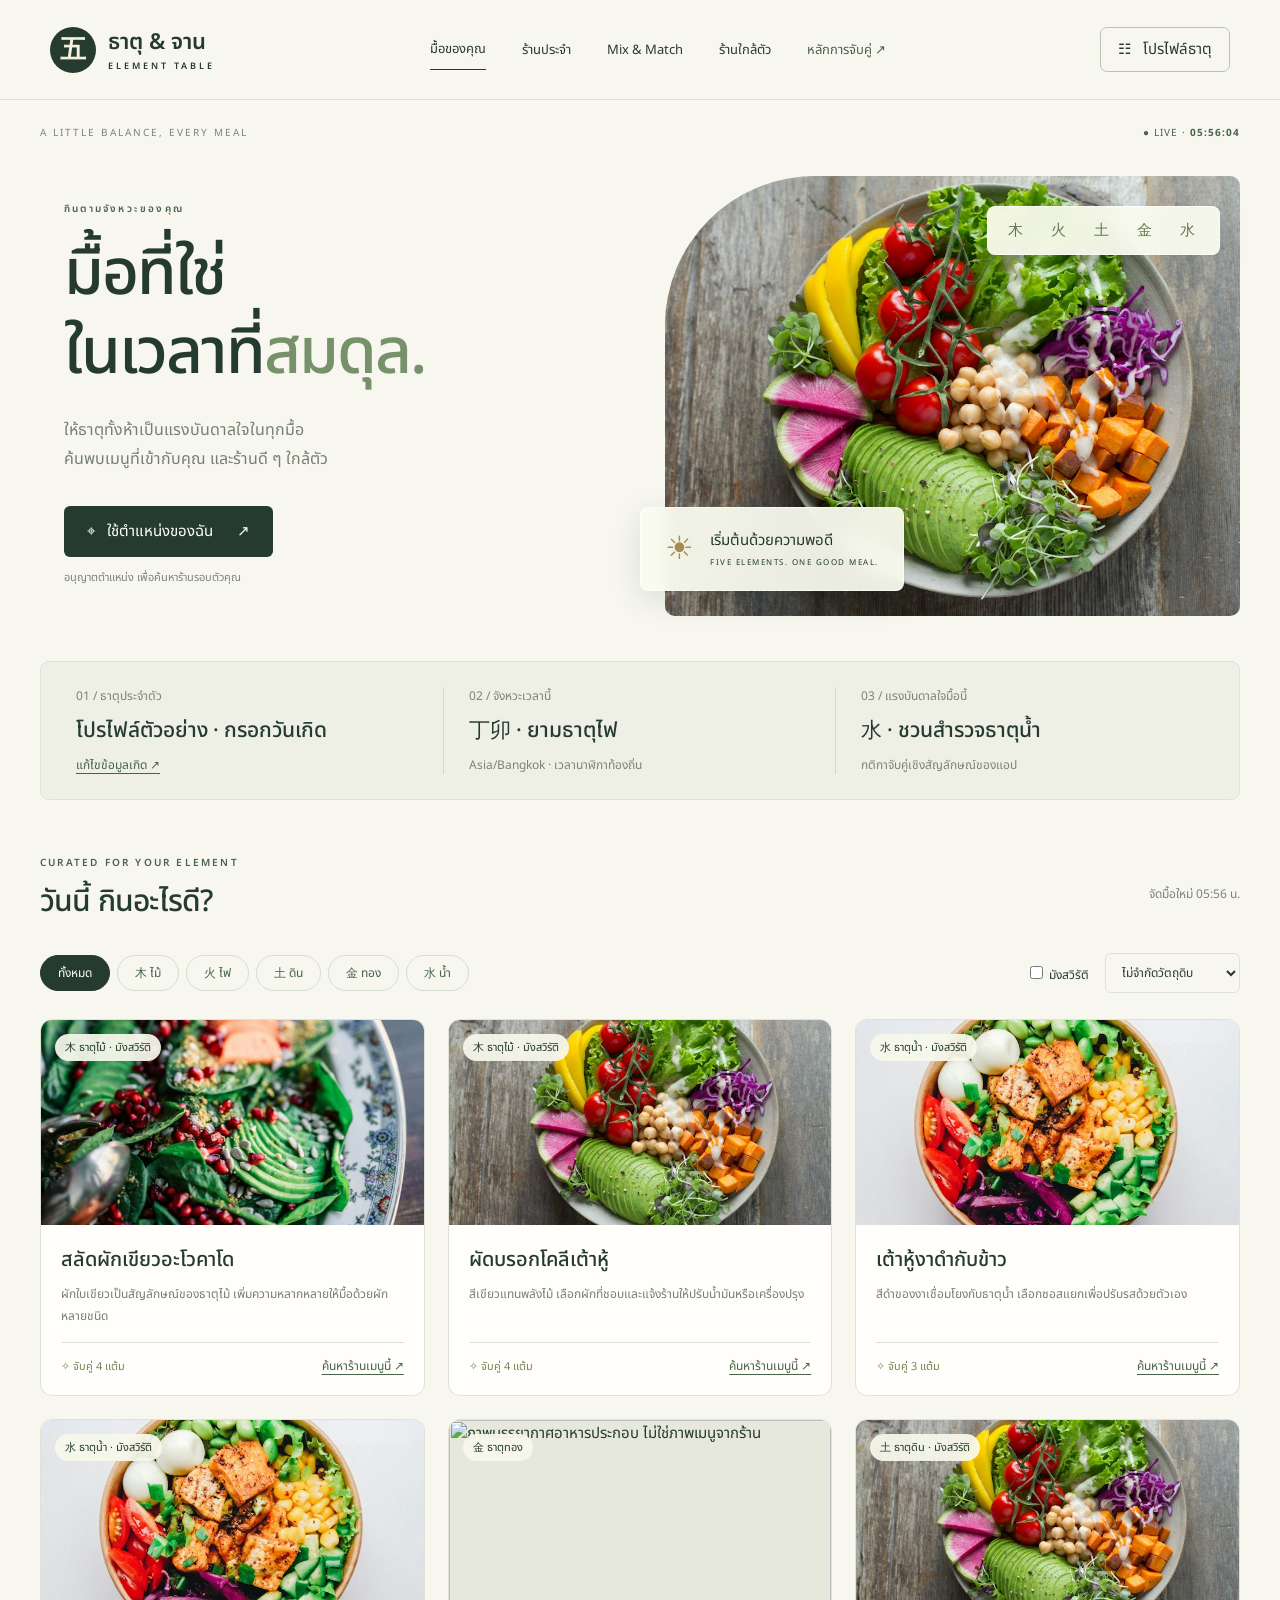
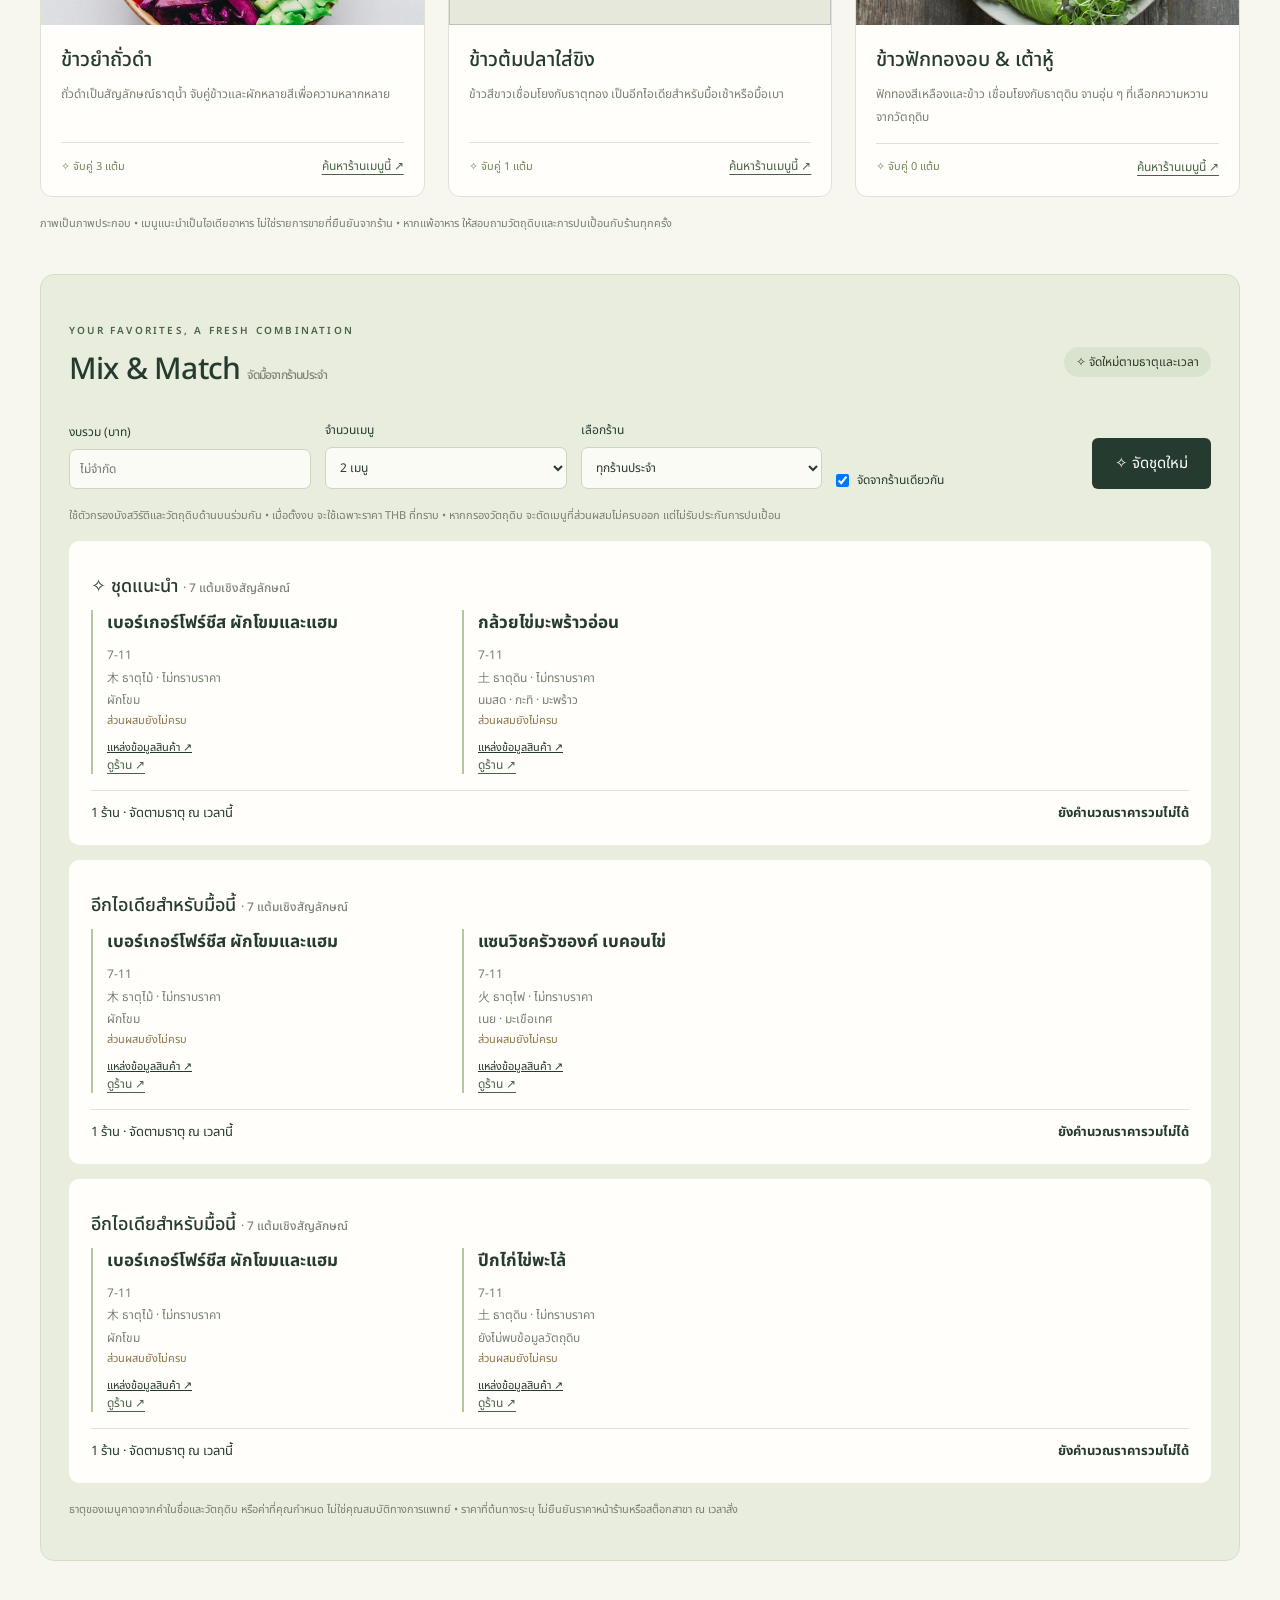
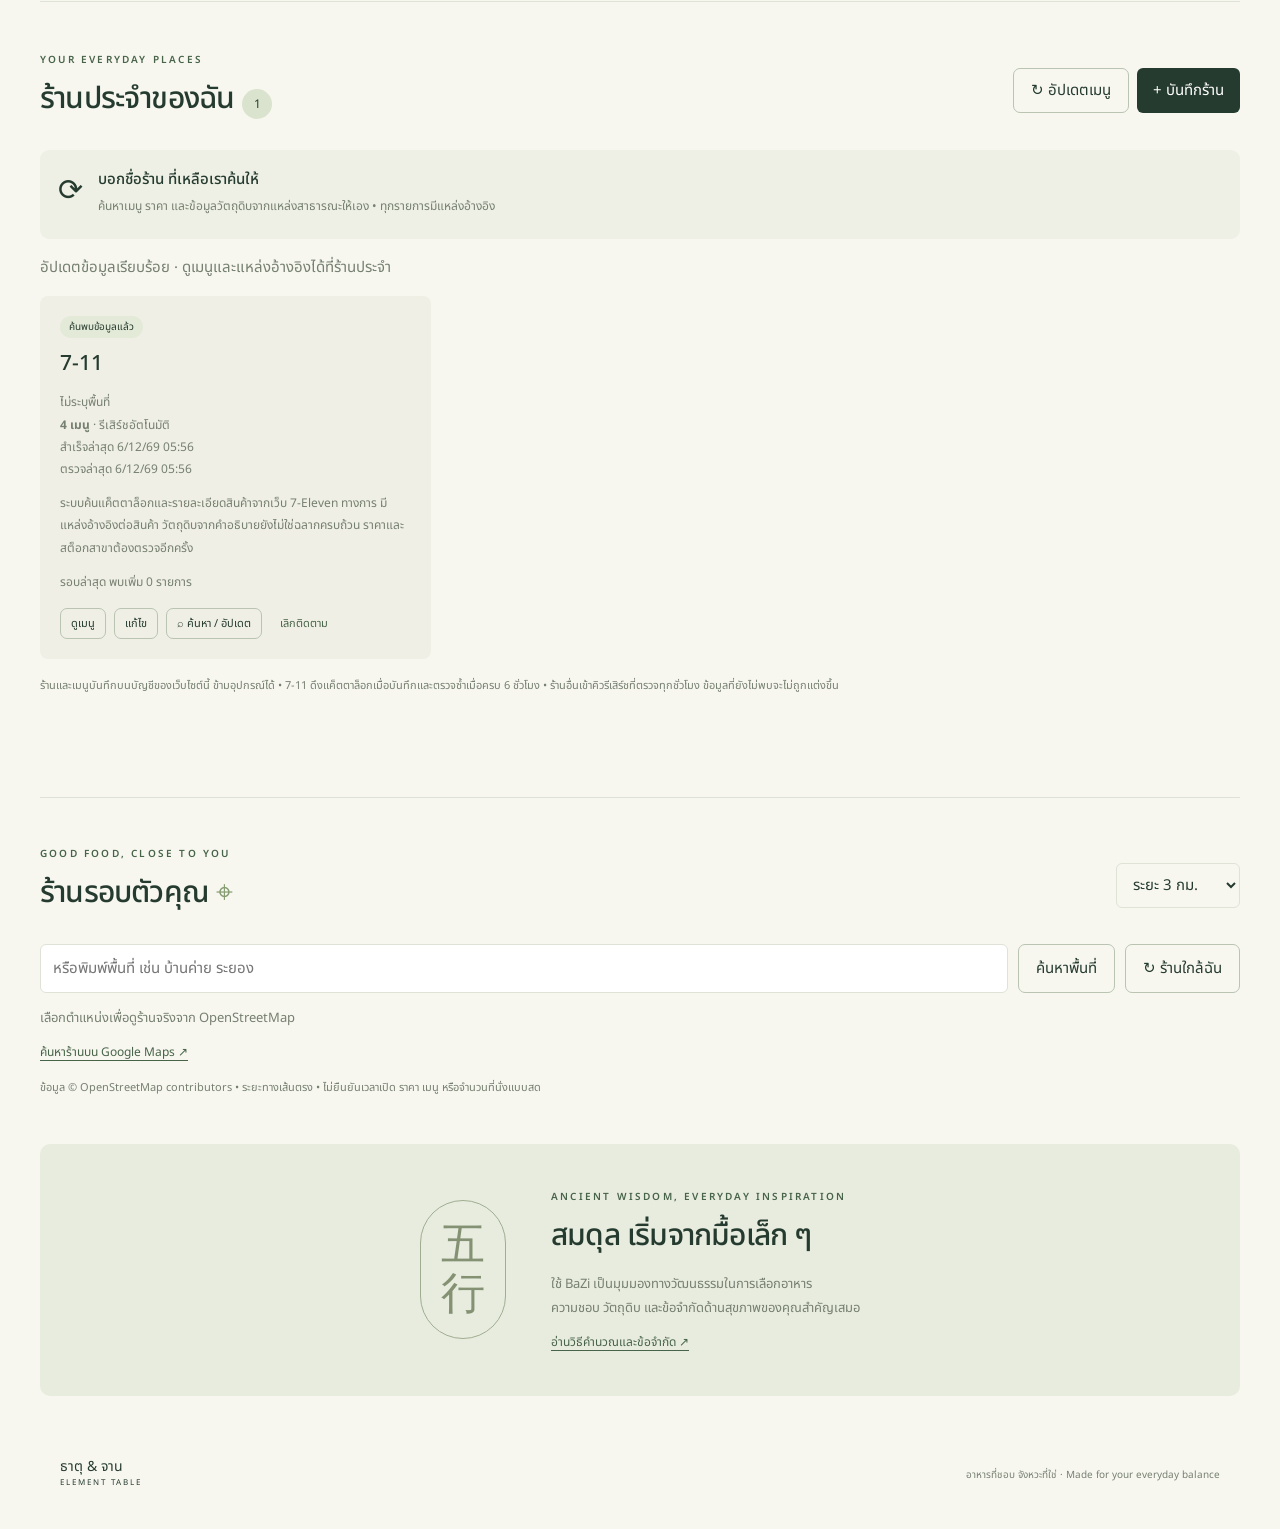
==== element-table/index.html @ fa9fe950 "Add element-table static site (ธาตุ & จาน) Static clone with a localStorage shim in place of the ori" ====
<html lang="th" ><head><meta http-equiv="Content-Type" content="text/html; charset=UTF-8"><meta name="viewport" content="width=device-width,initial-scale=1"><title>ธาตุ &amp; จาน — Element Table</title><meta name="description" content="เลือกมื้อที่เข้ากับคุณ สำรวจธาตุ BaZi ตามเวลา และค้นหาร้านอาหารรอบตัว"><link rel="preconnect" href="https://fonts.googleapis.com/"><link href="https://fonts.googleapis.com/css2?family=Noto+Sans+Thai:wght@400;500;600;700&display=swap" rel="stylesheet"><link rel="stylesheet" href="style.css"></head><body>
<header><a class="brand" href="#"><span class="logo">五</span><span>ธาตุ &amp; จาน<small>ELEMENT TABLE</small></span></a><nav><a href="#recommendations" class="active">มื้อของคุณ</a><a href="#favorites">ร้านประจำ</a><a href="#mixmatch">Mix &amp; Match</a><a href="#nearby">ร้านใกล้ตัว</a><button class="plain" id="methodBtn">หลักการจับคู่ ↗</button></nav><button class="profile" id="profileBtn">☷ &nbsp; โปรไฟล์ธาตุ</button></header>
<main><div class="eyebrow">A LITTLE BALANCE, EVERY MEAL <span>● LIVE · <b id="clock">18:12:16</b></span></div><section class="hero"><div class="heroCopy"><div class="overline">กินตามจังหวะของคุณ</div><h1>มื้อที่ใช่<br>ในเวลาที่<span>สมดุล.</span></h1><p>ให้ธาตุทั้งห้าเป็นแรงบันดาลใจในทุกมื้อ<br>ค้นพบเมนูที่เข้ากับคุณ และร้านดี ๆ ใกล้ตัว</p><button class="primary" id="locate">⌖ &nbsp; ใช้ตำแหน่งของฉัน <span>↗</span></button><div class="locnote" id="locnote">อนุญาตตำแหน่ง เพื่อค้นหาร้านรอบตัวคุณ</div></div><div class="heroArt"><img src="img/hero.jpg" alt="ชามผักหลากสีสำหรับมื้ออาหาร"><span class="floating top">木 &nbsp; 火 &nbsp; 土 &nbsp; 金 &nbsp; 水</span><div class="floating bottom"><span class="sun">☀</span><div>เริ่มต้นด้วยความพอดี<small>FIVE ELEMENTS. ONE GOOD MEAL.</small></div></div></div></section>
<section class="context"><div><span class="muted">01 / ธาตุประจำตัว</span><h3 id="dayMaster" title="ข้อมูลตั้งต้นจากวันเกิดที่คุณเคยให้ไว้ แก้ไขได้ในโปรไฟล์">己 · ดินหยิน</h3><button class="textbtn" id="editProfile">แก้ไขข้อมูลเกิด ↗</button></div><div><span class="muted">02 / จังหวะเวลานี้</span><h3 id="currentHour">丁酉 · ยามธาตุไฟ</h3><span id="timeZone" class="small">Asia/Bangkok · เวลานาฬิกาท้องถิ่น</span></div><div><span class="muted">03 / แรงบันดาลใจมื้อนี้</span><h3 id="focusElement">火 · ชวนสำรวจธาตุไฟ</h3><span class="small">กติกาจับคู่เชิงสัญลักษณ์ของแอป</span></div></section>
<section id="recommendations"><div class="sectionHead"><div><div class="overline">CURATED FOR YOUR ELEMENT</div><h2>วันนี้ กินอะไรดี?</h2></div><span class="muted" id="updated">จัดมื้อใหม่ 18:12 น.</span></div><div class="filters"><div id="elements"></div><label><input type="checkbox" id="vegetarian"> มังสวิรัติ</label><select id="avoid" aria-label="หลีกเลี่ยงวัตถุดิบ"><option value="">ไม่จำกัดวัตถุดิบ</option><option value="soy">หลีกเลี่ยงถั่วเหลือง</option><option value="egg">หลีกเลี่ยงไข่</option><option value="fish">หลีกเลี่ยงปลา</option><option value="sesame">หลีกเลี่ยงงา</option></select></div><div class="foodGrid" id="foodGrid"></div><p class="footnote">ภาพเป็นภาพประกอบ • เมนูแนะนำเป็นไอเดียอาหาร ไม่ใช่รายการขายที่ยืนยันจากร้าน • หากแพ้อาหาร ให้สอบถามวัตถุดิบและการปนเปื้อนกับร้านทุกครั้ง</p></section>
<section id="mixmatch" class="mixSection"><div class="sectionHead"><div><div class="overline">YOUR FAVORITES, A FRESH COMBINATION</div><h2>Mix &amp; Match <span class="small">จัดมื้อจากร้านประจำ</span></h2></div><span class="liveTag">✧ จัดใหม่ตามธาตุและเวลา</span></div><div class="mixControls"><label>งบรวม (บาท)<input id="mixBudget" type="number" min="1" max="100000" placeholder="ไม่จำกัด"></label><label>จำนวนเมนู<select id="mixCount"><option value="2">2 เมนู</option><option value="3">3 เมนู</option><option value="1">1 เมนู</option></select></label><label>เลือกร้าน<select id="mixShop"><option value="">ทุกร้านประจำ</option></select></label><label class="checkLabel"><input id="sameShop" type="checkbox" checked=""> จัดจากร้านเดียวกัน</label><button id="remix" class="primary">✧ จัดชุดใหม่</button></div><p class="footnote">ใช้ตัวกรองมังสวิรัติและวัตถุดิบด้านบนร่วมกัน • เมื่อตั้งงบ จะใช้เฉพาะราคา THB ที่ทราบ • หากกรองวัตถุดิบ จะตัดเมนูที่ส่วนผสมไม่ครบออก แต่ไม่รับประกันการปนเปื้อน</p><div id="mixResult" aria-live="polite"></div><p class="footnote">ธาตุของเมนูคาดจากคำในชื่อและวัตถุดิบ หรือค่าที่คุณกำหนด ไม่ใช่คุณสมบัติทางการแพทย์ • ราคาที่ต้นทางระบุ ไม่ยืนยันราคาหน้าร้านหรือสต็อกสาขา ณ เวลาสั่ง</p></section>
<section id="favorites" class="favoriteSection"><div class="sectionHead"><div><div class="overline">YOUR EVERYDAY PLACES</div><h2>ร้านประจำของฉัน <span id="shopCount" class="countPill">0</span></h2></div><div class="actions"><button id="syncAll" class="secondary">↻ อัปเดตเมนู</button><button id="addShop" class="primary">+ บันทึกร้าน</button></div></div><div class="syncBanner"><span>⟳</span><div><strong>บอกชื่อร้าน ที่เหลือเราค้นให้</strong><p>ค้นหาเมนู ราคา และข้อมูลวัตถุดิบจากแหล่งสาธารณะให้เอง • ทุกรายการมีแหล่งอ้างอิง</p></div></div><p id="favoriteStatus" role="status">อัปเดตข้อมูลเรียบร้อย · ดูเมนูและแหล่งอ้างอิงได้ที่ร้านประจำ</p><div id="favoriteGrid" class="restaurantGrid"></div><p class="footnote">ร้านและเมนูบันทึกบนบัญชีของเว็บไซต์นี้ ข้ามอุปกรณ์ได้ • 7-11 ดึงแค็ตตาล็อกเมื่อบันทึกและตรวจซ้ำเมื่อครบ 6 ชั่วโมง • ร้านอื่นเข้าคิวรีเสิร์ชที่ตรวจทุกชั่วโมง ข้อมูลที่ยังไม่พบจะไม่ถูกแต่งขึ้น</p></section>
<section id="nearby" class="nearby"><div class="sectionHead"><div><div class="overline">GOOD FOOD, CLOSE TO YOU</div><h2>ร้านรอบตัวคุณ <span class="pin">⌖</span></h2></div><select id="radius" aria-label="รัศมีค้นหา"><option value="1500">ระยะ 1.5 กม.</option><option value="3000" selected="">ระยะ 3 กม.</option><option value="5000">ระยะ 5 กม.</option></select></div><div class="locationBar"><input id="area" placeholder="หรือพิมพ์พื้นที่ เช่น บ้านค่าย ระยอง" aria-label="พื้นที่ค้นหา"><button id="searchArea" class="secondary">ค้นหาพื้นที่</button><button id="refresh" class="secondary">↻ ร้านใกล้ฉัน</button></div><p id="nearStatus" role="status">เลือกตำแหน่งเพื่อดูร้านจริงจาก OpenStreetMap</p><div id="restaurants" class="restaurantGrid"></div><a id="maps" class="textbtn" target="_blank" rel="noopener" href="https://www.google.com/maps/search/?api=1&amp;query=%E0%B8%A3%E0%B9%89%E0%B8%B2%E0%B8%99%E0%B8%AD%E0%B8%B2%E0%B8%AB%E0%B8%B2%E0%B8%A3%20%E0%B9%83%E0%B8%81%E0%B8%A5%E0%B9%89%E0%B8%89%E0%B8%B1%E0%B8%99">ค้นหาร้านบน Google Maps ↗</a><p class="footnote">ข้อมูล © OpenStreetMap contributors • ระยะทางเส้นตรง • ไม่ยืนยันเวลาเปิด ราคา เมนู หรือจำนวนที่นั่งแบบสด</p></section>
<section class="philosophy"><div class="seal">五<br>行</div><div><div class="overline">ANCIENT WISDOM, EVERYDAY INSPIRATION</div><h2>สมดุล เริ่มจากมื้อเล็ก ๆ</h2><p>ใช้ BaZi เป็นมุมมองทางวัฒนธรรมในการเลือกอาหาร<br>ความชอบ วัตถุดิบ และข้อจำกัดด้านสุขภาพของคุณสำคัญเสมอ</p><button id="methodBottom" class="textbtn">อ่านวิธีคำนวณและข้อจำกัด ↗</button></div></section></main><footer><span>ธาตุ &amp; จาน <small>ELEMENT TABLE</small></span><p>อาหารที่ชอบ จังหวะที่ใช่ · Made for your everyday balance</p></footer>
<dialog id="profileDialog"><form id="profileForm"><button type="button" class="close" data-close="profileDialog">×</button><div class="overline">YOUR ELEMENTAL PROFILE</div><h2>รู้จักธาตุของคุณ</h2><p>กรอกเวลาเกิดตามนาฬิกาท้องถิ่น ณ สถานที่เกิด</p><label>วันเกิด (ค.ศ.)<input id="birthDate" type="date" required="" min="1900-01-01" max="2100-12-31"></label><label>เวลาเกิด<input id="birthTime" type="time" required=""></label><label>สถานที่เกิด (สำหรับบันทึก)<input id="birthPlace" placeholder="จังหวัด / ประเทศ"></label><label>เขตเวลาปัจจุบัน<select id="tz"><option value="Asia/Bangkok">ไทย · Asia/Bangkok</option><option value="Asia/Shanghai">จีน · Asia/Shanghai</option><option value="Asia/Tokyo">ญี่ปุ่น · Asia/Tokyo</option><option value="Europe/London">ลอนดอน · Europe/London</option><option value="America/New_York">นิวยอร์ก · America/New_York</option></select></label><label>ธาตุที่ต้องการเน้น<select id="preferred"><option value="auto">อัตโนมัติ · กติกาสัญลักษณ์</option><option value="0">ไม้</option><option value="1">ไฟ</option><option value="2">ดิน</option><option value="3">ทอง</option><option value="4">น้ำ</option></select></label><p class="footnote">เก็บข้อมูลในเบราว์เซอร์นี้เท่านั้น ไม่ปรับเวลาสุริยะจริง สามารถเลือกธาตุที่ผู้วิเคราะห์ BaZi แนะนำแทนค่าอัตโนมัติได้</p><button class="primary" type="submit">บันทึกและจัดมื้อให้ฉัน ↗</button><button class="textbtn" type="button" id="clearData">ล้างข้อมูลส่วนตัว</button></form></dialog>
<dialog id="methodDialog"><button class="close" data-close="methodDialog">×</button><div class="overline">HOW IT WORKS</div><h2>เบื้องหลังมื้อของคุณ</h2><div id="pillars"><div>ปี<b>丁丑</b></div><div>เดือน<b>辛亥</b></div><div>วัน<b>己卯</b></div><div>ยาม<b>乙丑</b></div></div><p>คำนวณสี่เสาด้วย lunar-javascript 1.7.4 จากวันและเวลาเกิดท้องถิ่น ใช้จุดเปลี่ยนปี/เดือนตามปฏิทินสุริยคติจีน และ sect 2 (เสาวันเปลี่ยนเที่ยงคืน) ไม่แก้เวลาสุริยะตามลองจิจูด การเกิดใกล้จุดเปลี่ยนฤดูกาลหรือยามควรตรวจสอบกับผู้เชี่ยวชาญ</p><p><b>การจัดอันดับอาหารเป็นกติกาของแอป ไม่ใช่การวินิจฉัยธาตุให้คุณ:</b> ธาตุที่ให้กำเนิด Day Master +3, ธาตุเดียวกับ Day Master +2, ธาตุที่ให้กำเนิดธาตุก้านฟ้าของยามปัจจุบัน +2 และเมนูที่เข้าช่วงมื้อ +1 หากเลือกธาตุเองจะใช้ธาตุนั้นเป็นหลัก (+5) ไม่คำนวณความแข็งอ่อนหรือ用神จากดวงเต็ม</p><p>สีและวัตถุดิบเชื่อมโยงกับห้าธาตุแบบเชิงสัญลักษณ์: เขียว–ไม้ แดง–ไฟ เหลือง–ดิน ขาว–ทอง ดำ–น้ำ ไม่ใช่คะแนนสุขภาพ และไม่มีหลักฐานว่าการเลือกอาหารตาม BaZi รักษาโรคได้</p><p>นาฬิกาอัปเดตทุกวินาที อันดับเมนูคำนวณใหม่ทุกนาที ร้านดึงเมื่อกดค้นหา ตำแหน่งส่งไปยังบริการแผนที่เมื่อคุณเลือกใช้งาน ส่วนวันเกิดอยู่ในอุปกรณ์</p><a href="https://github.com/6tail/lunar-javascript" target="_blank" rel="noopener">แหล่งคำนวณปฏิทิน ↗</a> · <a href="https://www.openstreetmap.org/copyright" target="_blank" rel="noopener">ข้อมูลร้านและแผนที่ ↗</a></dialog>
<dialog id="shopDialog"><form id="shopForm"><button type="button" class="close" data-close="shopDialog">×</button><div class="overline">SAVE YOUR EVERYDAY PLACE</div><h2 id="shopDialogTitle">บันทึกร้านประจำ</h2><label>ชื่อร้าน<input id="shopName" required="" maxlength="120" placeholder="เช่น ร้านข้าวตามสั่งใกล้บ้าน"></label><label>สาขา / พื้นที่<input id="shopArea" maxlength="250" placeholder="เช่น บ้านค่าย ระยอง"></label><details><summary>ลิงก์แหล่งข้อมูลเพิ่มเติม (ไม่จำเป็น)</summary><label>ลิงก์ข้อมูลเมนู<input id="shopSource" type="url" placeholder="https://เว็บไซต์ร้าน/เมนู"></label><p class="footnote">เว้นว่างได้ ระบบค้นจากชื่อร้านและพื้นที่ให้เอง ลิงก์ที่คุณใส่จะใช้เป็นเบาะแสเพิ่มเติม หากร้านชื่อซ้ำ โปรดระบุพื้นที่เพื่อช่วยยืนยันร้าน</p></details><label class="checkLabel"><input id="shopAuto" type="checkbox" checked=""> ค้นหาและรีเสิร์ชอัตโนมัติ</label><details><summary>เพิ่มหรือแก้เมนูด้วยตัวเอง</summary><p class="footnote">หนึ่งเมนูต่อบรรทัด: ชื่อ | ราคา | วัตถุดิบคั่นด้วยจุลภาค | ธาตุ | ประเภท | มังสวิรัติ<br>ประเภท: จานหลัก / เครื่องเคียง / เครื่องดื่ม<br>ช่องที่ไม่ทราบเว้นว่างได้ ไม่ใส่ราคาจะไม่เข้าชุดที่กำหนดงบ<br>เมนูที่กรอกเองแยกจากต้นทาง ไม่ถูกการอัปเดตทับ</p><textarea id="manualMenus" rows="7" placeholder="ข้าวผัดไข่ | 60 | ข้าว,ไข่,ต้นหอม | ดิน | จานหลัก | ใช่"></textarea></details><p id="shopFormStatus" role="status"></p><button id="saveShop" class="primary" type="submit">บันทึกและให้ระบบค้นหา ↗</button></form></dialog>
<dialog id="menuDialog"><button class="close" data-close="menuDialog">×</button><h2 id="menuTitle"></h2><div id="menuContent"></div></dialog>
<script src="lunar.js"></script><script src="api-shim.js"></script><script defer src="app.js"></script><script defer src="mix-core.js"></script><script defer src="favorites.js"></script></body></html>
---- element-table/style.css ----
:root{--paper:#f7f7f0;--ink:#263b2f;--green:#476348;--muted:#7d8377;--line:#dfe2d6}*{box-sizing:border-box}html{scroll-behavior:smooth;scroll-padding-top:30px}body{margin:0;background:var(--paper);color:var(--ink);font:15px 'Noto Sans Thai',sans-serif}button,input,select{font:inherit}button,a,select{cursor:pointer}button{transition:.2s}button:hover{filter:brightness(.93);transform:translateY(-1px)}a{color:inherit;text-decoration:none}header{max-width:1360px;margin:auto;padding:26px 50px;display:flex;align-items:center;justify-content:space-between;border-bottom:1px solid var(--line)}.brand{display:flex;gap:12px;align-items:center;font-size:22px;font-weight:600}.logo{background:var(--ink);color:#f4f0da;border-radius:50%;width:46px;height:46px;display:grid;place-items:center;font-size:26px}.brand small{display:block;font-size:9px;letter-spacing:3px}nav{display:flex;align-items:center;gap:36px;font-size:13px}.active{border-bottom:1px solid;padding:10px 0}.plain,.textbtn{background:none;border:0;color:var(--green);padding:0}.profile,.secondary{background:transparent;border:1px solid #b9c4b3;border-radius:7px;padding:10px 17px;color:var(--ink)}main{max-width:1260px;margin:auto;padding:0 30px}.eyebrow{display:flex;justify-content:space-between;font-size:10px;letter-spacing:2px;margin:25px 0;color:var(--muted)}.eyebrow span{letter-spacing:1px;color:var(--green)}.hero{display:grid;grid-template-columns:1fr 1fr;min-height:460px;gap:50px;align-items:center}.overline{font-size:10px;letter-spacing:2.2px;color:var(--green);font-weight:600}.heroCopy{padding:20px 0 25px 24px}h1{font-size:64px;line-height:1.24;font-weight:500;letter-spacing:-2px;margin:18px 0 22px}h1 span{color:#77916a}p{line-height:1.85;color:#768071}.heroCopy p{font-size:16px}.primary{background:var(--ink);color:white;border:0;border-radius:6px;padding:14px 23px;margin-top:15px}.primary span{margin-left:20px}.locnote{font-size:11px;margin-top:12px;color:var(--muted)}.heroArt{height:440px;position:relative;background:#dce1cc;border-radius:150px 10px 10px 10px}.heroArt img{width:100%;height:100%;object-fit:cover;border-radius:inherit}.floating{position:absolute;background:#fbfcf0ed;box-shadow:0 8px 30px #172d2020;border:1px solid #fff9;backdrop-filter:blur(10px);border-radius:8px}.top{top:30px;right:20px;padding:12px 20px;color:#667951;letter-spacing:4px}.bottom{bottom:25px;left:-25px;display:flex;gap:16px;align-items:center;padding:17px 24px}.bottom small{display:block;font-size:8px;letter-spacing:1.5px;margin-top:5px}.sun{font-size:32px;color:#a68b4f}.context{display:grid;grid-template-columns:repeat(3,1fr);border:1px solid var(--line);border-radius:9px;margin:35px 0 55px;padding:25px 10px;background:#eeefe5}.context>div{padding:0 25px;border-right:1px solid #d4d9c9}.context>div:last-child{border:0}.muted,.small{color:var(--muted);font-size:12px}h3{margin:10px 0;font-weight:500;font-size:21px}.textbtn{font-size:12px;text-decoration:underline;text-underline-offset:4px}.sectionHead{display:flex;justify-content:space-between;align-items:center;margin:20px 0}h2{font-size:30px;letter-spacing:-.8px;font-weight:500;margin:8px 0}.filters{display:flex;gap:16px;align-items:center;margin:20px 0 26px;font-size:12px}.filters>div{display:flex;gap:7px;flex:1}.chip{border:1px solid #d7ddcd;border-radius:30px;background:transparent;color:var(--green);padding:8px 17px}.chip.selected{background:var(--ink);color:white;border-color:var(--ink)}select{padding:9px 12px;background:transparent;border:1px solid var(--line);border-radius:6px;color:var(--ink)}.foodGrid{display:grid;grid-template-columns:repeat(3,1fr);gap:23px}.foodCard{background:#fffefa;border:1px solid var(--line);border-radius:12px;overflow:hidden}.foodPhoto{height:205px;position:relative;overflow:hidden;background:#e5e8da}.foodPhoto img{width:100%;height:100%;object-fit:cover;transition:.4s}.foodCard:hover img{transform:scale(1.04)}.badge{position:absolute;top:14px;left:14px;background:#f8f9eced;padding:5px 10px;border-radius:20px;font-size:11px}.foodBody{padding:20px}.foodBody h3{margin:0 0 8px;font-size:20px}.foodBody p{font-size:12px;margin:0 0 15px;min-height:44px}.cardBottom{border-top:1px solid var(--line);padding-top:14px;display:flex;justify-content:space-between;align-items:center;font-size:11px}.score{color:#718557}.foodBody button{font-size:12px}.footnote{font-size:11px;margin-top:17px}.nearby{margin:60px 0 40px;border-top:1px solid var(--line);padding-top:28px}.pin{color:#879d72}.locationBar{display:flex;gap:10px}.locationBar input{flex:1;min-width:0;background:white;border:1px solid var(--line);border-radius:6px;padding:12px}.restaurantGrid{display:grid;grid-template-columns:repeat(3,1fr);gap:14px}.restaurant{padding:20px;background:#efefe5;border-radius:8px}.restaurant p{font-size:12px}.restaurant a{font-size:12px;text-decoration:underline}#nearStatus{font-size:13px}.philosophy{display:flex;justify-content:center;align-items:center;gap:45px;background:#e8ecdf;padding:45px;margin:45px 0;border-radius:10px}.philosophy p{font-size:13px}.seal{font-family:serif;font-size:44px;line-height:1.1;border:1px solid #a0ad90;border-radius:60px;padding:20px;color:#849273}footer{max-width:1200px;margin:auto;padding:15px 20px 35px;display:flex;justify-content:space-between;font-size:14px}footer small{display:block;letter-spacing:2px;font-size:8px}footer p{font-size:10px}dialog{background:var(--paper);color:var(--ink);border:1px solid var(--line);border-radius:16px;max-width:560px;width:calc(100% - 30px);padding:32px;max-height:90vh}dialog::backdrop{background:#13231988;backdrop-filter:blur(4px)}dialog p{font-size:13px}dialog label{display:block;font-size:13px;margin:15px 0}dialog input,dialog select{display:block;width:100%;padding:11px;border:1px solid #cbd2c1;border-radius:6px;background:white;margin-top:7px}dialog .primary{width:100%;margin-bottom:20px}.close{float:right;background:none;border:0;font-size:26px;color:var(--ink)}#pillars{display:flex;gap:10px;margin:20px 0}#pillars div{flex:1;background:#e6ebdc;text-align:center;padding:14px;border-radius:6px}#pillars b{display:block;font:25px serif;margin:7px}a:focus-visible,button:focus-visible{outline:3px solid #a3b47d;outline-offset:4px}@media(max-width:800px){header{padding:18px 20px}nav{display:none}main{padding:0 20px}.hero{gap:20px}.heroCopy{padding:0}h1{font-size:45px}.heroArt{height:350px}.context>div{padding:0 15px}.foodGrid{grid-template-columns:repeat(2,1fr)}.filters{flex-wrap:wrap}.filters>div{flex-basis:100%}.restaurantGrid{grid-template-columns:repeat(2,1fr)}}@media(max-width:540px){.eyebrow{font-size:8px;letter-spacing:1px}.hero{grid-template-columns:1fr}.heroCopy{padding:15px 8px}h1{font-size:51px}.heroArt{height:260px;margin:5px 10px 0 25px;border-radius:90px 8px 8px 8px}.bottom{bottom:16px;padding:10px 18px}.context{margin:30px 0;grid-template-columns:1fr;padding:5px 20px}.context>div{padding:16px 0;border-right:0;border-bottom:1px solid var(--line)}.context h3{margin:5px 0}.foodGrid{grid-template-columns:1fr}.foodPhoto{height:220px}.chip{padding:7px 12px}.filters>div{overflow:auto}.sectionHead{align-items:flex-start}.sectionHead .muted{font-size:9px}h2{font-size:26px}.locationBar{flex-wrap:wrap}.locationBar input{flex-basis:100%}.restaurantGrid{grid-template-columns:1fr}.philosophy{padding:25px 20px;gap:20px}.philosophy h2{font-size:24px}.seal{font-size:30px;padding:15px}.philosophy .overline{font-size:8px}footer p{max-width:170px}.profile{font-size:12px}.brand{font-size:19px}}
.mixSection,.favoriteSection{border-top:1px solid var(--line);padding:30px 0;margin-top:40px}.mixSection{background:#e9edde;border:1px solid #d5ddc9;border-radius:14px;padding:28px}.liveTag,.countPill{background:#dae3cd;border-radius:20px;padding:6px 12px;font-size:12px;font-weight:400}.mixControls{display:flex;align-items:end;gap:14px;flex-wrap:wrap}.mixControls label{font-size:12px;flex:1;min-width:100px}.mixControls input:not([type=checkbox]),.mixControls select{display:block;width:100%;padding:10px;background:#fafbf5;border:1px solid #cbd5c0;border-radius:7px;margin-top:8px}.mixControls .primary{margin:0}.checkLabel{display:flex!important;align-items:center;gap:8px;font-size:12px!important}.checkLabel input{width:auto;margin:0;display:inline}.mixSet{background:#fffefa;border-radius:10px;padding:22px;margin:15px 0}.mixSet h3{font-size:18px}.mixItems{display:grid;grid-template-columns:repeat(3,1fr);gap:15px}.mixDish{border-left:2px solid #b4c79e;padding:0 14px;font-size:13px}.mixDish strong{display:block;font-size:17px}.mixDish p{font-size:12px;margin:8px 0}.mixTotal{display:flex;justify-content:space-between;border-top:1px solid var(--line);padding-top:12px;margin-top:16px;font-size:13px}.actions{display:flex;gap:8px}.actions .primary{margin:0;padding:11px 16px}.syncBanner{display:flex;gap:15px;background:#eef0e5;border-radius:9px;padding:18px}.syncBanner>span{font-size:30px}.syncBanner p{margin:4px 0;font-size:12px}.syncBanner strong{font-weight:500}.shopStatus{display:inline-block;background:#e3ead8;border-radius:12px;padding:3px 9px;font-size:10px}.shopStatus.error{background:#f0e4cf;color:#8a642d}.restaurant .actions{flex-wrap:wrap;margin-top:15px}.restaurant .actions button{font-size:11px;padding:6px 10px}.emptyState{text-align:center;padding:35px;border:1px dashed #b8c4a8;border-radius:10px;color:#76866b;margin-top:15px}.emptyState strong{display:block;color:var(--ink);font-size:19px;margin-bottom:8px}textarea{width:100%;font:13px 'Noto Sans Thai',sans-serif;border:1px solid #cbd2c1;border-radius:6px;padding:12px;background:white}summary{cursor:pointer;padding:12px 0}#menuDialog{max-width:760px}.menuEntry{border-bottom:1px solid var(--line);padding:16px 0}.menuEntry p{margin:4px 0}.menuEntry h3{font-size:18px}.ingredient{display:inline-block;background:#e9edde;padding:3px 8px;border-radius:15px;font-size:11px;margin:4px}.sourceLink{font-size:11px;text-decoration:underline;word-break:break-all}#shopFormStatus{color:#8b6037}.nearSave{display:block;margin-top:12px}.mutedWarning{color:#8b7548;font-size:11px}button:disabled{opacity:.5;cursor:wait} @media(max-width:800px){nav{gap:14px}.mixItems{grid-template-columns:1fr}.liveTag{display:none}}@media(max-width:540px){.mixSection{padding:18px}.favoriteSection .sectionHead{flex-wrap:wrap;gap:12px}.mixControls label{min-width:40%}.mixControls .primary{width:100%}.mixTotal{gap:15px;align-items:center}.mixSection h2 .small{display:block}.syncBanner{padding:14px}}
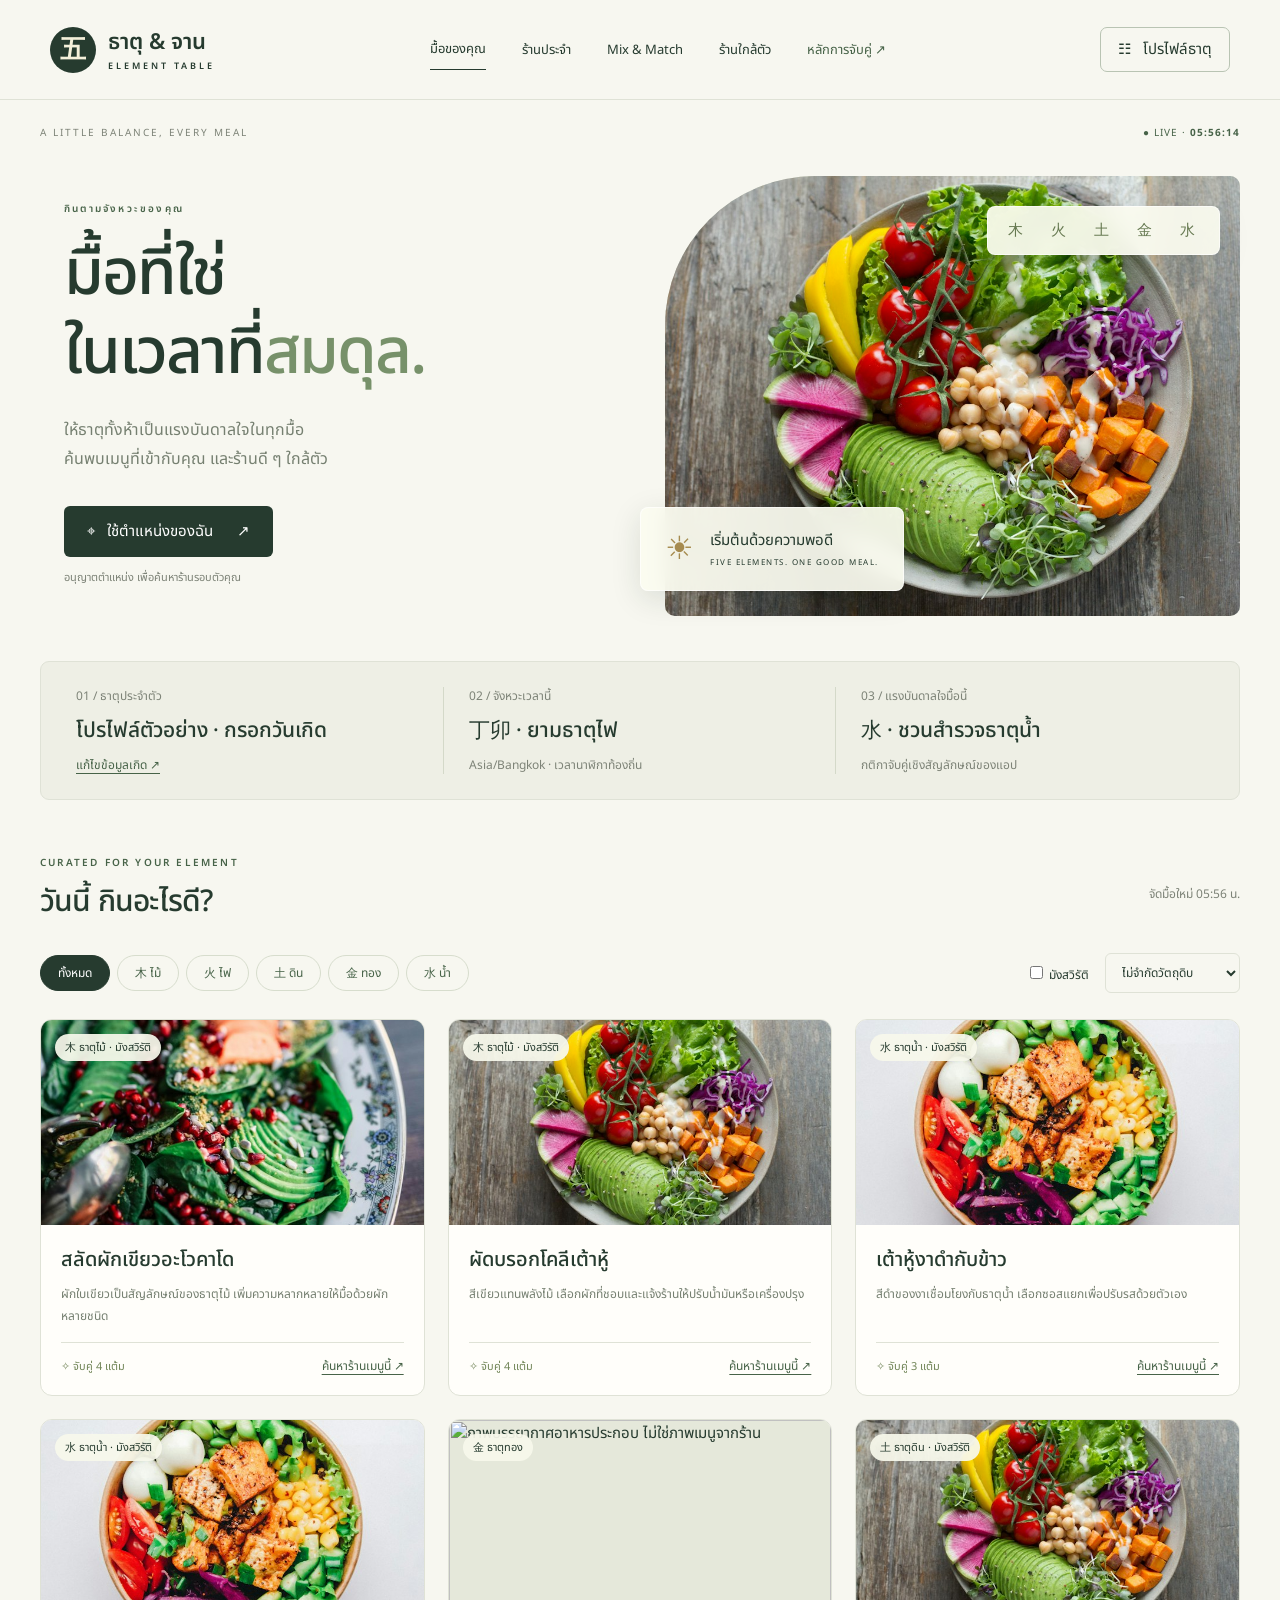
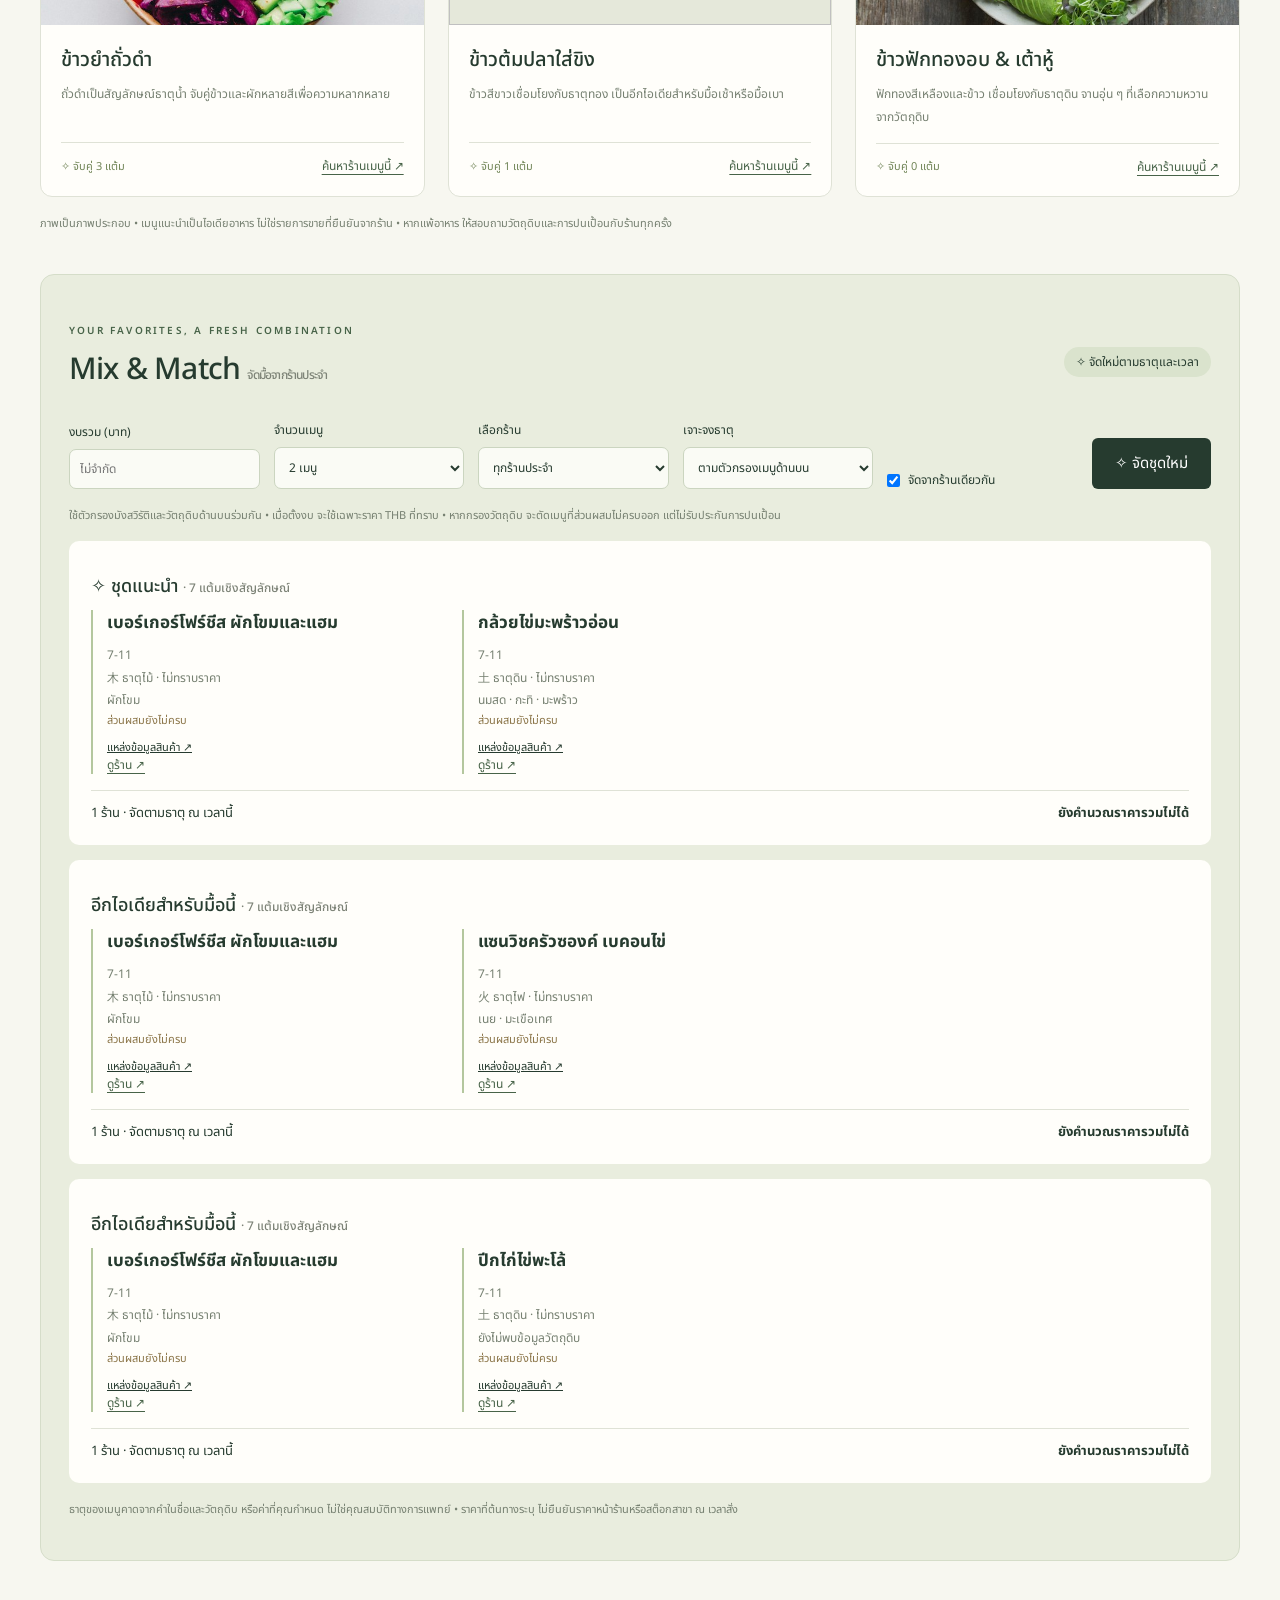
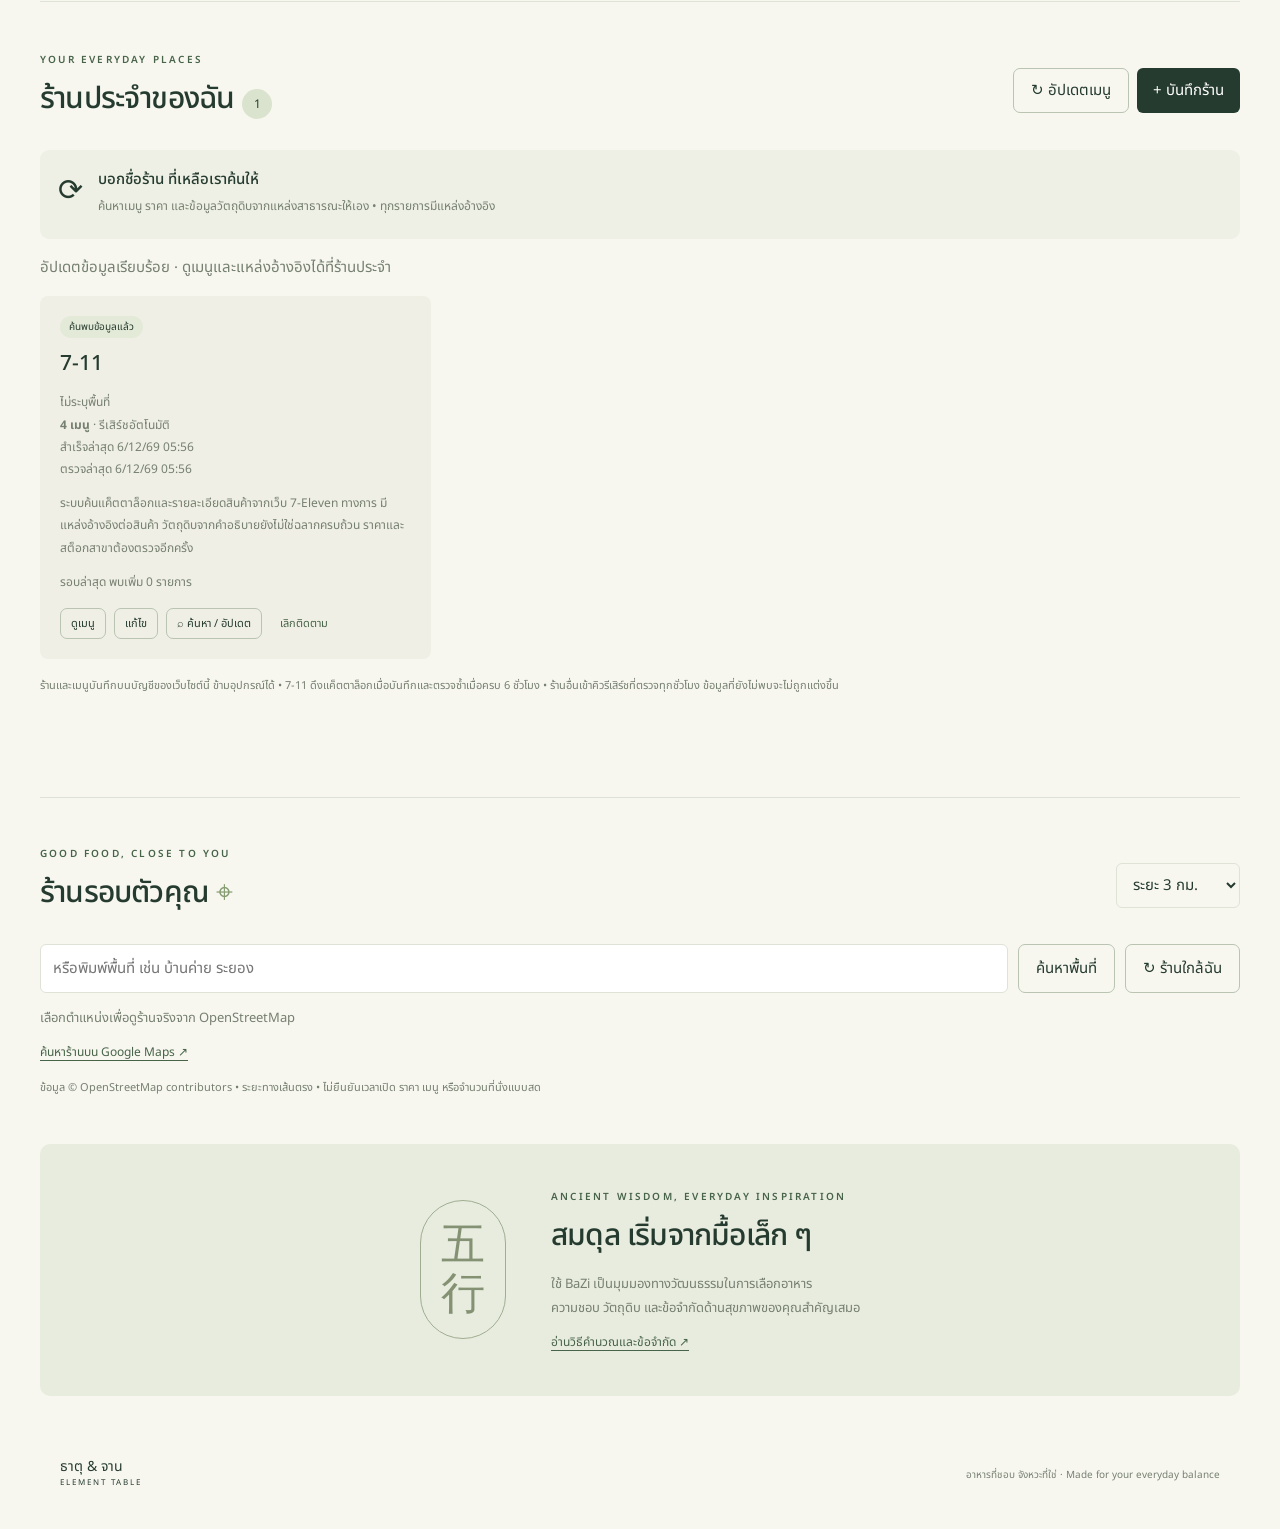
==== commit df8ab0ae: "element-table: add element selector to Mix & Match Lets the user pick a specific element (or all) fo" ====
--- a/element-table/index.html
+++ b/element-table/index.html
@@ -3,7 +3,7 @@
 <main><div class="eyebrow">A LITTLE BALANCE, EVERY MEAL <span>● LIVE · <b id="clock">18:12:16</b></span></div><section class="hero"><div class="heroCopy"><div class="overline">กินตามจังหวะของคุณ</div><h1>มื้อที่ใช่<br>ในเวลาที่<span>สมดุล.</span></h1><p>ให้ธาตุทั้งห้าเป็นแรงบันดาลใจในทุกมื้อ<br>ค้นพบเมนูที่เข้ากับคุณ และร้านดี ๆ ใกล้ตัว</p><button class="primary" id="locate">⌖ &nbsp; ใช้ตำแหน่งของฉัน <span>↗</span></button><div class="locnote" id="locnote">อนุญาตตำแหน่ง เพื่อค้นหาร้านรอบตัวคุณ</div></div><div class="heroArt"><img src="img/hero.jpg" alt="ชามผักหลากสีสำหรับมื้ออาหาร"><span class="floating top">木 &nbsp; 火 &nbsp; 土 &nbsp; 金 &nbsp; 水</span><div class="floating bottom"><span class="sun">☀</span><div>เริ่มต้นด้วยความพอดี<small>FIVE ELEMENTS. ONE GOOD MEAL.</small></div></div></div></section>
 <section class="context"><div><span class="muted">01 / ธาตุประจำตัว</span><h3 id="dayMaster" title="ข้อมูลตั้งต้นจากวันเกิดที่คุณเคยให้ไว้ แก้ไขได้ในโปรไฟล์">己 · ดินหยิน</h3><button class="textbtn" id="editProfile">แก้ไขข้อมูลเกิด ↗</button></div><div><span class="muted">02 / จังหวะเวลานี้</span><h3 id="currentHour">丁酉 · ยามธาตุไฟ</h3><span id="timeZone" class="small">Asia/Bangkok · เวลานาฬิกาท้องถิ่น</span></div><div><span class="muted">03 / แรงบันดาลใจมื้อนี้</span><h3 id="focusElement">火 · ชวนสำรวจธาตุไฟ</h3><span class="small">กติกาจับคู่เชิงสัญลักษณ์ของแอป</span></div></section>
 <section id="recommendations"><div class="sectionHead"><div><div class="overline">CURATED FOR YOUR ELEMENT</div><h2>วันนี้ กินอะไรดี?</h2></div><span class="muted" id="updated">จัดมื้อใหม่ 18:12 น.</span></div><div class="filters"><div id="elements"></div><label><input type="checkbox" id="vegetarian"> มังสวิรัติ</label><select id="avoid" aria-label="หลีกเลี่ยงวัตถุดิบ"><option value="">ไม่จำกัดวัตถุดิบ</option><option value="soy">หลีกเลี่ยงถั่วเหลือง</option><option value="egg">หลีกเลี่ยงไข่</option><option value="fish">หลีกเลี่ยงปลา</option><option value="sesame">หลีกเลี่ยงงา</option></select></div><div class="foodGrid" id="foodGrid"></div><p class="footnote">ภาพเป็นภาพประกอบ • เมนูแนะนำเป็นไอเดียอาหาร ไม่ใช่รายการขายที่ยืนยันจากร้าน • หากแพ้อาหาร ให้สอบถามวัตถุดิบและการปนเปื้อนกับร้านทุกครั้ง</p></section>
-<section id="mixmatch" class="mixSection"><div class="sectionHead"><div><div class="overline">YOUR FAVORITES, A FRESH COMBINATION</div><h2>Mix &amp; Match <span class="small">จัดมื้อจากร้านประจำ</span></h2></div><span class="liveTag">✧ จัดใหม่ตามธาตุและเวลา</span></div><div class="mixControls"><label>งบรวม (บาท)<input id="mixBudget" type="number" min="1" max="100000" placeholder="ไม่จำกัด"></label><label>จำนวนเมนู<select id="mixCount"><option value="2">2 เมนู</option><option value="3">3 เมนู</option><option value="1">1 เมนู</option></select></label><label>เลือกร้าน<select id="mixShop"><option value="">ทุกร้านประจำ</option></select></label><label class="checkLabel"><input id="sameShop" type="checkbox" checked=""> จัดจากร้านเดียวกัน</label><button id="remix" class="primary">✧ จัดชุดใหม่</button></div><p class="footnote">ใช้ตัวกรองมังสวิรัติและวัตถุดิบด้านบนร่วมกัน • เมื่อตั้งงบ จะใช้เฉพาะราคา THB ที่ทราบ • หากกรองวัตถุดิบ จะตัดเมนูที่ส่วนผสมไม่ครบออก แต่ไม่รับประกันการปนเปื้อน</p><div id="mixResult" aria-live="polite"></div><p class="footnote">ธาตุของเมนูคาดจากคำในชื่อและวัตถุดิบ หรือค่าที่คุณกำหนด ไม่ใช่คุณสมบัติทางการแพทย์ • ราคาที่ต้นทางระบุ ไม่ยืนยันราคาหน้าร้านหรือสต็อกสาขา ณ เวลาสั่ง</p></section>
+<section id="mixmatch" class="mixSection"><div class="sectionHead"><div><div class="overline">YOUR FAVORITES, A FRESH COMBINATION</div><h2>Mix &amp; Match <span class="small">จัดมื้อจากร้านประจำ</span></h2></div><span class="liveTag">✧ จัดใหม่ตามธาตุและเวลา</span></div><div class="mixControls"><label>งบรวม (บาท)<input id="mixBudget" type="number" min="1" max="100000" placeholder="ไม่จำกัด"></label><label>จำนวนเมนู<select id="mixCount"><option value="2">2 เมนู</option><option value="3">3 เมนู</option><option value="1">1 เมนู</option></select></label><label>เลือกร้าน<select id="mixShop"><option value="">ทุกร้านประจำ</option></select></label><label>เจาะจงธาตุ<select id="mixElement"><option value="">ตามตัวกรองเมนูด้านบน</option><option value="-1">ทุกธาตุ</option><option value="0">木 ไม้</option><option value="1">火 ไฟ</option><option value="2">土 ดิน</option><option value="3">金 ทอง</option><option value="4">水 น้ำ</option></select></label><label class="checkLabel"><input id="sameShop" type="checkbox" checked=""> จัดจากร้านเดียวกัน</label><button id="remix" class="primary">✧ จัดชุดใหม่</button></div><p class="footnote">ใช้ตัวกรองมังสวิรัติและวัตถุดิบด้านบนร่วมกัน • เมื่อตั้งงบ จะใช้เฉพาะราคา THB ที่ทราบ • หากกรองวัตถุดิบ จะตัดเมนูที่ส่วนผสมไม่ครบออก แต่ไม่รับประกันการปนเปื้อน</p><div id="mixResult" aria-live="polite"></div><p class="footnote">ธาตุของเมนูคาดจากคำในชื่อและวัตถุดิบ หรือค่าที่คุณกำหนด ไม่ใช่คุณสมบัติทางการแพทย์ • ราคาที่ต้นทางระบุ ไม่ยืนยันราคาหน้าร้านหรือสต็อกสาขา ณ เวลาสั่ง</p></section>
 <section id="favorites" class="favoriteSection"><div class="sectionHead"><div><div class="overline">YOUR EVERYDAY PLACES</div><h2>ร้านประจำของฉัน <span id="shopCount" class="countPill">0</span></h2></div><div class="actions"><button id="syncAll" class="secondary">↻ อัปเดตเมนู</button><button id="addShop" class="primary">+ บันทึกร้าน</button></div></div><div class="syncBanner"><span>⟳</span><div><strong>บอกชื่อร้าน ที่เหลือเราค้นให้</strong><p>ค้นหาเมนู ราคา และข้อมูลวัตถุดิบจากแหล่งสาธารณะให้เอง • ทุกรายการมีแหล่งอ้างอิง</p></div></div><p id="favoriteStatus" role="status">อัปเดตข้อมูลเรียบร้อย · ดูเมนูและแหล่งอ้างอิงได้ที่ร้านประจำ</p><div id="favoriteGrid" class="restaurantGrid"></div><p class="footnote">ร้านและเมนูบันทึกบนบัญชีของเว็บไซต์นี้ ข้ามอุปกรณ์ได้ • 7-11 ดึงแค็ตตาล็อกเมื่อบันทึกและตรวจซ้ำเมื่อครบ 6 ชั่วโมง • ร้านอื่นเข้าคิวรีเสิร์ชที่ตรวจทุกชั่วโมง ข้อมูลที่ยังไม่พบจะไม่ถูกแต่งขึ้น</p></section>
 <section id="nearby" class="nearby"><div class="sectionHead"><div><div class="overline">GOOD FOOD, CLOSE TO YOU</div><h2>ร้านรอบตัวคุณ <span class="pin">⌖</span></h2></div><select id="radius" aria-label="รัศมีค้นหา"><option value="1500">ระยะ 1.5 กม.</option><option value="3000" selected="">ระยะ 3 กม.</option><option value="5000">ระยะ 5 กม.</option></select></div><div class="locationBar"><input id="area" placeholder="หรือพิมพ์พื้นที่ เช่น บ้านค่าย ระยอง" aria-label="พื้นที่ค้นหา"><button id="searchArea" class="secondary">ค้นหาพื้นที่</button><button id="refresh" class="secondary">↻ ร้านใกล้ฉัน</button></div><p id="nearStatus" role="status">เลือกตำแหน่งเพื่อดูร้านจริงจาก OpenStreetMap</p><div id="restaurants" class="restaurantGrid"></div><a id="maps" class="textbtn" target="_blank" rel="noopener" href="https://www.google.com/maps/search/?api=1&amp;query=%E0%B8%A3%E0%B9%89%E0%B8%B2%E0%B8%99%E0%B8%AD%E0%B8%B2%E0%B8%AB%E0%B8%B2%E0%B8%A3%20%E0%B9%83%E0%B8%81%E0%B8%A5%E0%B9%89%E0%B8%89%E0%B8%B1%E0%B8%99">ค้นหาร้านบน Google Maps ↗</a><p class="footnote">ข้อมูล © OpenStreetMap contributors • ระยะทางเส้นตรง • ไม่ยืนยันเวลาเปิด ราคา เมนู หรือจำนวนที่นั่งแบบสด</p></section>
 <section class="philosophy"><div class="seal">五<br>行</div><div><div class="overline">ANCIENT WISDOM, EVERYDAY INSPIRATION</div><h2>สมดุล เริ่มจากมื้อเล็ก ๆ</h2><p>ใช้ BaZi เป็นมุมมองทางวัฒนธรรมในการเลือกอาหาร<br>ความชอบ วัตถุดิบ และข้อจำกัดด้านสุขภาพของคุณสำคัญเสมอ</p><button id="methodBottom" class="textbtn">อ่านวิธีคำนวณและข้อจำกัด ↗</button></div></section></main><footer><span>ธาตุ &amp; จาน <small>ELEMENT TABLE</small></span><p>อาหารที่ชอบ จังหวะที่ใช่ · Made for your everyday balance</p></footer>
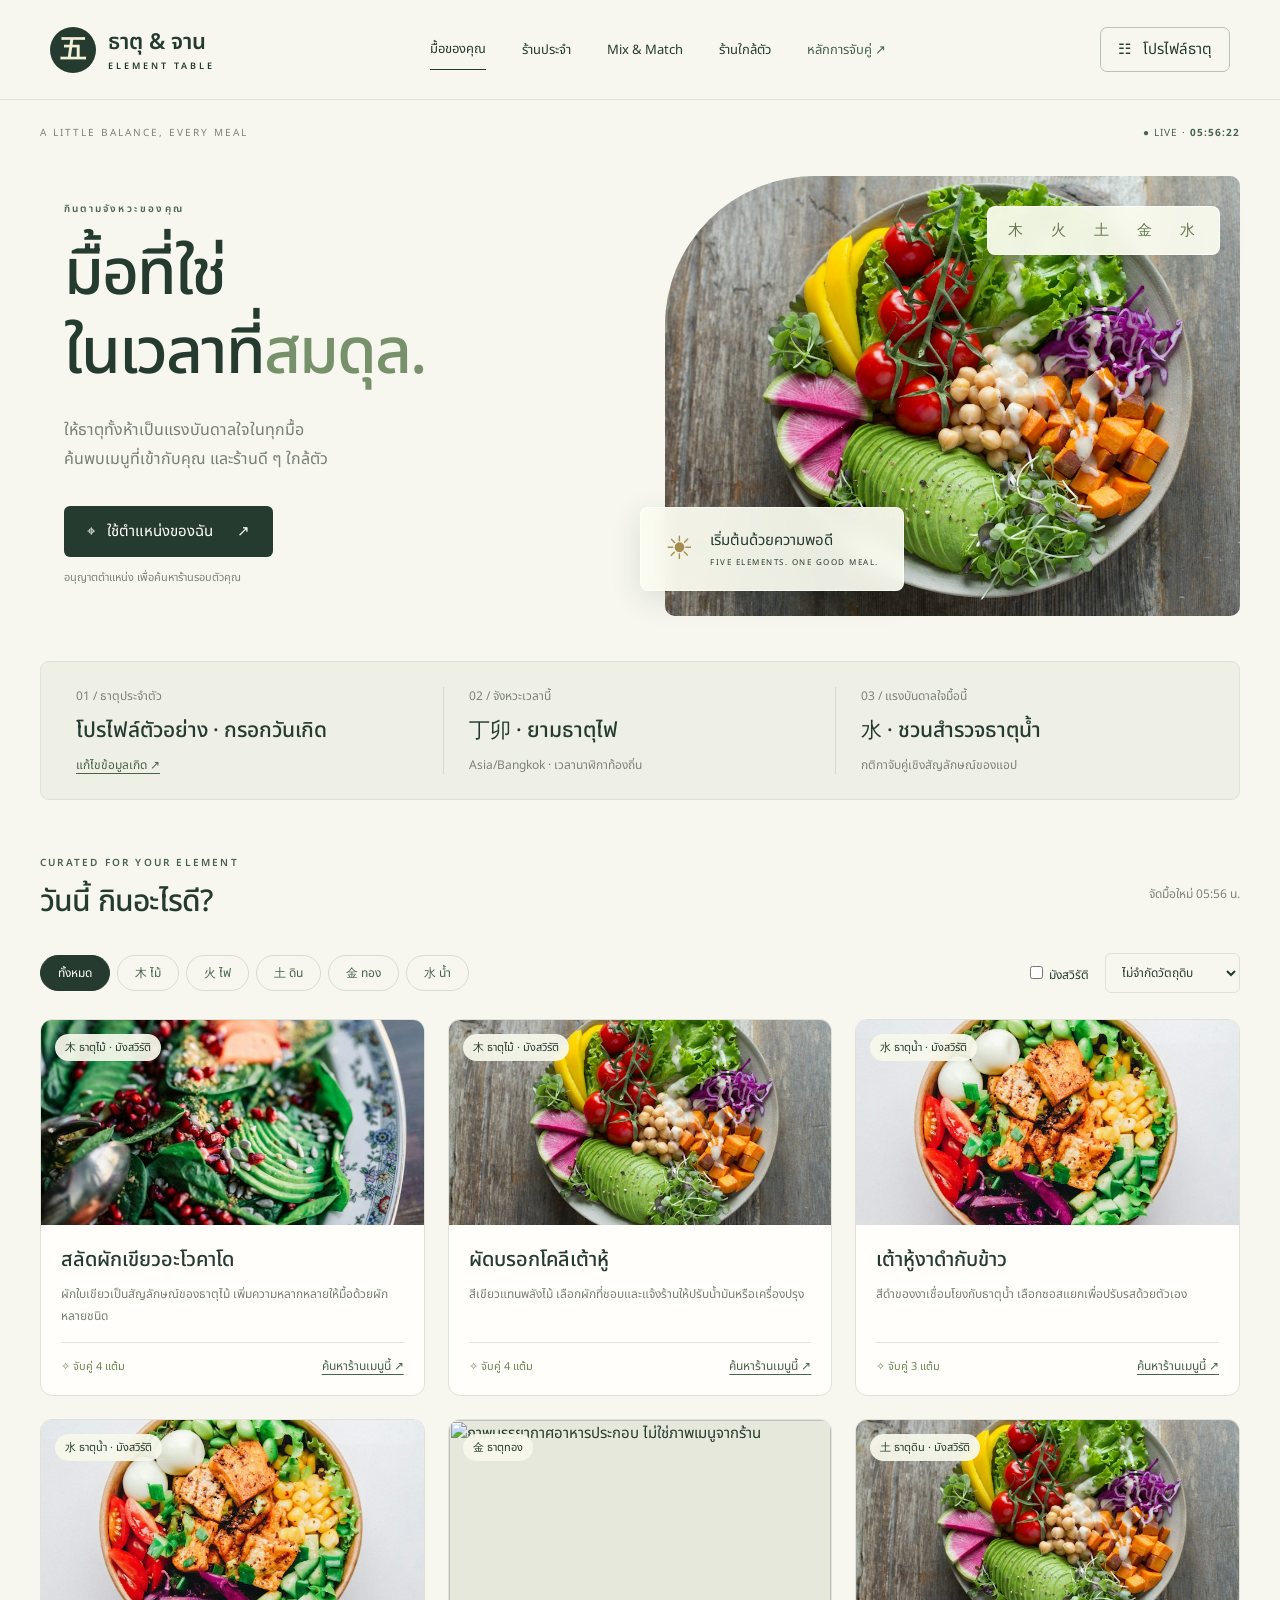
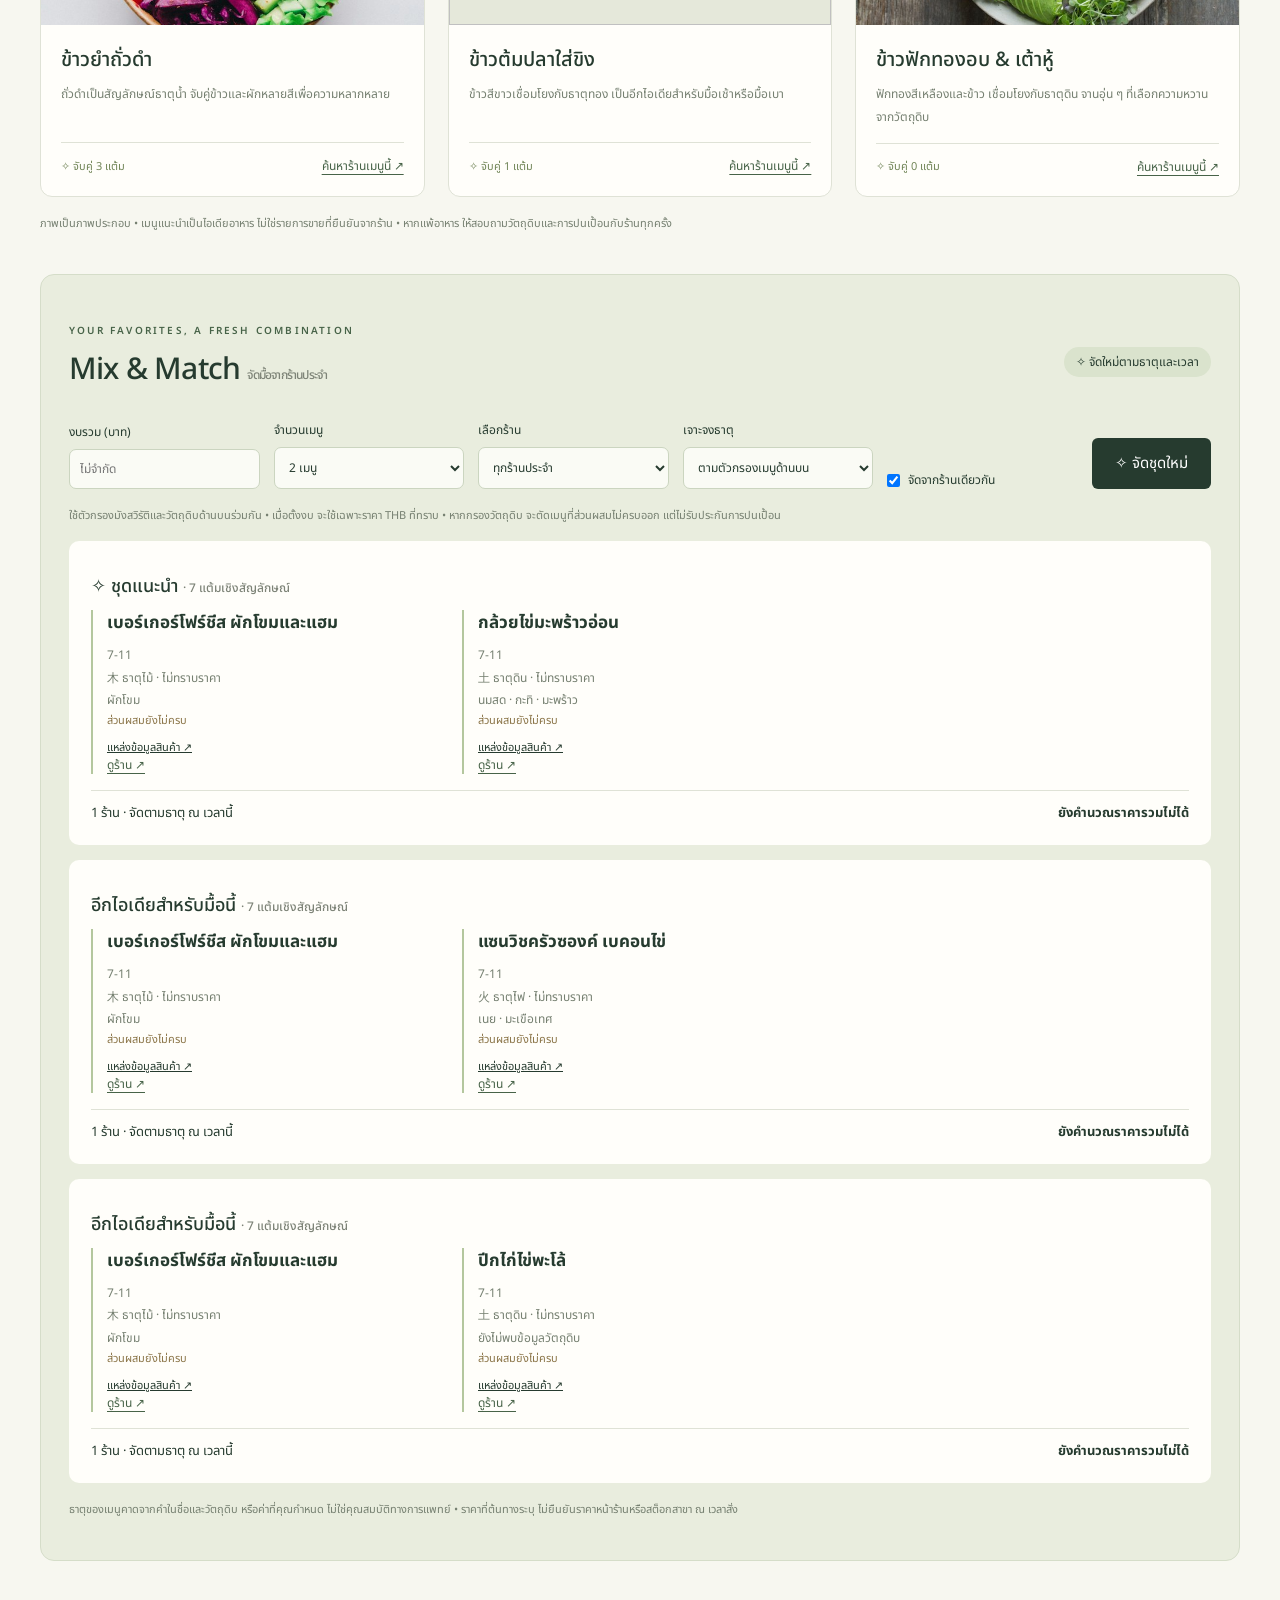
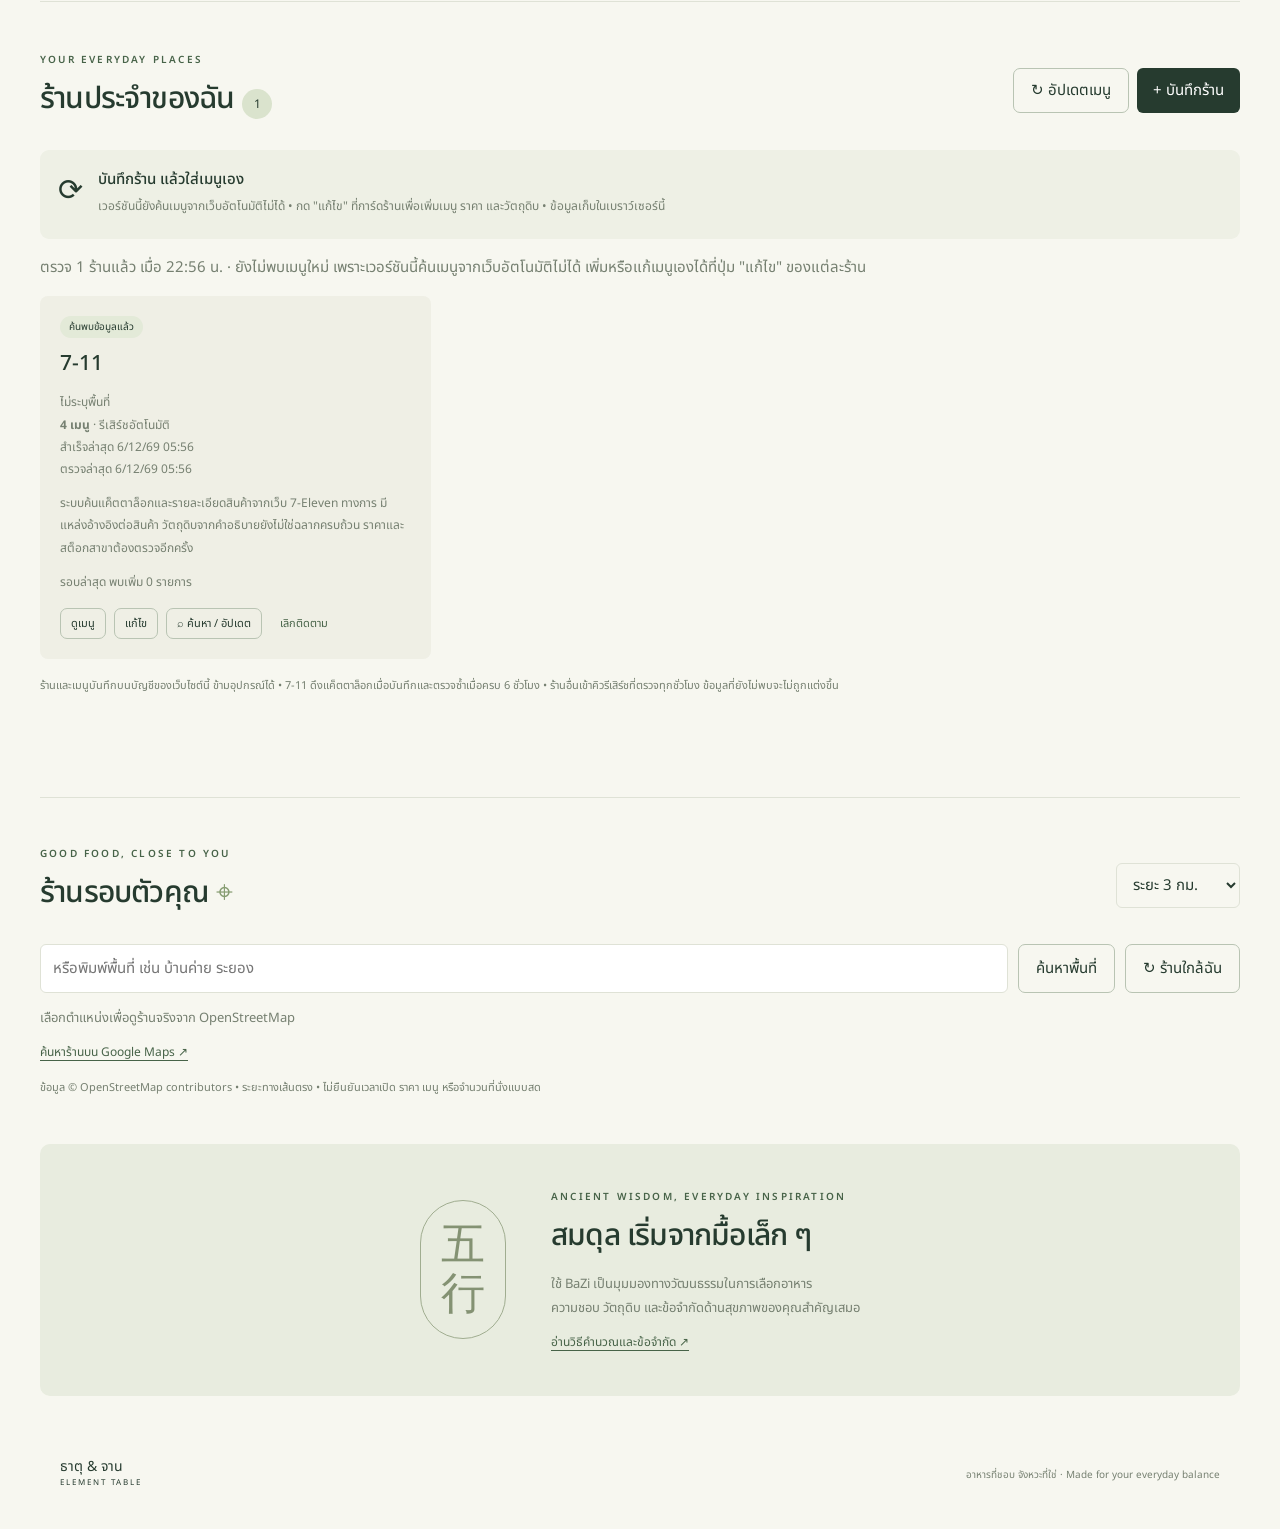
==== commit 77ef8330: "element-table: show clear feedback from the update-menus button The button only re-stamps the check " ====
--- a/element-table/index.html
+++ b/element-table/index.html
@@ -4,7 +4,7 @@
 <section class="context"><div><span class="muted">01 / ธาตุประจำตัว</span><h3 id="dayMaster" title="ข้อมูลตั้งต้นจากวันเกิดที่คุณเคยให้ไว้ แก้ไขได้ในโปรไฟล์">己 · ดินหยิน</h3><button class="textbtn" id="editProfile">แก้ไขข้อมูลเกิด ↗</button></div><div><span class="muted">02 / จังหวะเวลานี้</span><h3 id="currentHour">丁酉 · ยามธาตุไฟ</h3><span id="timeZone" class="small">Asia/Bangkok · เวลานาฬิกาท้องถิ่น</span></div><div><span class="muted">03 / แรงบันดาลใจมื้อนี้</span><h3 id="focusElement">火 · ชวนสำรวจธาตุไฟ</h3><span class="small">กติกาจับคู่เชิงสัญลักษณ์ของแอป</span></div></section>
 <section id="recommendations"><div class="sectionHead"><div><div class="overline">CURATED FOR YOUR ELEMENT</div><h2>วันนี้ กินอะไรดี?</h2></div><span class="muted" id="updated">จัดมื้อใหม่ 18:12 น.</span></div><div class="filters"><div id="elements"></div><label><input type="checkbox" id="vegetarian"> มังสวิรัติ</label><select id="avoid" aria-label="หลีกเลี่ยงวัตถุดิบ"><option value="">ไม่จำกัดวัตถุดิบ</option><option value="soy">หลีกเลี่ยงถั่วเหลือง</option><option value="egg">หลีกเลี่ยงไข่</option><option value="fish">หลีกเลี่ยงปลา</option><option value="sesame">หลีกเลี่ยงงา</option></select></div><div class="foodGrid" id="foodGrid"></div><p class="footnote">ภาพเป็นภาพประกอบ • เมนูแนะนำเป็นไอเดียอาหาร ไม่ใช่รายการขายที่ยืนยันจากร้าน • หากแพ้อาหาร ให้สอบถามวัตถุดิบและการปนเปื้อนกับร้านทุกครั้ง</p></section>
 <section id="mixmatch" class="mixSection"><div class="sectionHead"><div><div class="overline">YOUR FAVORITES, A FRESH COMBINATION</div><h2>Mix &amp; Match <span class="small">จัดมื้อจากร้านประจำ</span></h2></div><span class="liveTag">✧ จัดใหม่ตามธาตุและเวลา</span></div><div class="mixControls"><label>งบรวม (บาท)<input id="mixBudget" type="number" min="1" max="100000" placeholder="ไม่จำกัด"></label><label>จำนวนเมนู<select id="mixCount"><option value="2">2 เมนู</option><option value="3">3 เมนู</option><option value="1">1 เมนู</option></select></label><label>เลือกร้าน<select id="mixShop"><option value="">ทุกร้านประจำ</option></select></label><label>เจาะจงธาตุ<select id="mixElement"><option value="">ตามตัวกรองเมนูด้านบน</option><option value="-1">ทุกธาตุ</option><option value="0">木 ไม้</option><option value="1">火 ไฟ</option><option value="2">土 ดิน</option><option value="3">金 ทอง</option><option value="4">水 น้ำ</option></select></label><label class="checkLabel"><input id="sameShop" type="checkbox" checked=""> จัดจากร้านเดียวกัน</label><button id="remix" class="primary">✧ จัดชุดใหม่</button></div><p class="footnote">ใช้ตัวกรองมังสวิรัติและวัตถุดิบด้านบนร่วมกัน • เมื่อตั้งงบ จะใช้เฉพาะราคา THB ที่ทราบ • หากกรองวัตถุดิบ จะตัดเมนูที่ส่วนผสมไม่ครบออก แต่ไม่รับประกันการปนเปื้อน</p><div id="mixResult" aria-live="polite"></div><p class="footnote">ธาตุของเมนูคาดจากคำในชื่อและวัตถุดิบ หรือค่าที่คุณกำหนด ไม่ใช่คุณสมบัติทางการแพทย์ • ราคาที่ต้นทางระบุ ไม่ยืนยันราคาหน้าร้านหรือสต็อกสาขา ณ เวลาสั่ง</p></section>
-<section id="favorites" class="favoriteSection"><div class="sectionHead"><div><div class="overline">YOUR EVERYDAY PLACES</div><h2>ร้านประจำของฉัน <span id="shopCount" class="countPill">0</span></h2></div><div class="actions"><button id="syncAll" class="secondary">↻ อัปเดตเมนู</button><button id="addShop" class="primary">+ บันทึกร้าน</button></div></div><div class="syncBanner"><span>⟳</span><div><strong>บอกชื่อร้าน ที่เหลือเราค้นให้</strong><p>ค้นหาเมนู ราคา และข้อมูลวัตถุดิบจากแหล่งสาธารณะให้เอง • ทุกรายการมีแหล่งอ้างอิง</p></div></div><p id="favoriteStatus" role="status">อัปเดตข้อมูลเรียบร้อย · ดูเมนูและแหล่งอ้างอิงได้ที่ร้านประจำ</p><div id="favoriteGrid" class="restaurantGrid"></div><p class="footnote">ร้านและเมนูบันทึกบนบัญชีของเว็บไซต์นี้ ข้ามอุปกรณ์ได้ • 7-11 ดึงแค็ตตาล็อกเมื่อบันทึกและตรวจซ้ำเมื่อครบ 6 ชั่วโมง • ร้านอื่นเข้าคิวรีเสิร์ชที่ตรวจทุกชั่วโมง ข้อมูลที่ยังไม่พบจะไม่ถูกแต่งขึ้น</p></section>
+<section id="favorites" class="favoriteSection"><div class="sectionHead"><div><div class="overline">YOUR EVERYDAY PLACES</div><h2>ร้านประจำของฉัน <span id="shopCount" class="countPill">0</span></h2></div><div class="actions"><button id="syncAll" class="secondary">↻ อัปเดตเมนู</button><button id="addShop" class="primary">+ บันทึกร้าน</button></div></div><div class="syncBanner"><span>⟳</span><div><strong>บันทึกร้าน แล้วใส่เมนูเอง</strong><p>เวอร์ชันนี้ยังค้นเมนูจากเว็บอัตโนมัติไม่ได้ • กด "แก้ไข" ที่การ์ดร้านเพื่อเพิ่มเมนู ราคา และวัตถุดิบ • ข้อมูลเก็บในเบราว์เซอร์นี้</p></div></div><p id="favoriteStatus" role="status">อัปเดตข้อมูลเรียบร้อย · ดูเมนูและแหล่งอ้างอิงได้ที่ร้านประจำ</p><div id="favoriteGrid" class="restaurantGrid"></div><p class="footnote">ร้านและเมนูบันทึกบนบัญชีของเว็บไซต์นี้ ข้ามอุปกรณ์ได้ • 7-11 ดึงแค็ตตาล็อกเมื่อบันทึกและตรวจซ้ำเมื่อครบ 6 ชั่วโมง • ร้านอื่นเข้าคิวรีเสิร์ชที่ตรวจทุกชั่วโมง ข้อมูลที่ยังไม่พบจะไม่ถูกแต่งขึ้น</p></section>
 <section id="nearby" class="nearby"><div class="sectionHead"><div><div class="overline">GOOD FOOD, CLOSE TO YOU</div><h2>ร้านรอบตัวคุณ <span class="pin">⌖</span></h2></div><select id="radius" aria-label="รัศมีค้นหา"><option value="1500">ระยะ 1.5 กม.</option><option value="3000" selected="">ระยะ 3 กม.</option><option value="5000">ระยะ 5 กม.</option></select></div><div class="locationBar"><input id="area" placeholder="หรือพิมพ์พื้นที่ เช่น บ้านค่าย ระยอง" aria-label="พื้นที่ค้นหา"><button id="searchArea" class="secondary">ค้นหาพื้นที่</button><button id="refresh" class="secondary">↻ ร้านใกล้ฉัน</button></div><p id="nearStatus" role="status">เลือกตำแหน่งเพื่อดูร้านจริงจาก OpenStreetMap</p><div id="restaurants" class="restaurantGrid"></div><a id="maps" class="textbtn" target="_blank" rel="noopener" href="https://www.google.com/maps/search/?api=1&amp;query=%E0%B8%A3%E0%B9%89%E0%B8%B2%E0%B8%99%E0%B8%AD%E0%B8%B2%E0%B8%AB%E0%B8%B2%E0%B8%A3%20%E0%B9%83%E0%B8%81%E0%B8%A5%E0%B9%89%E0%B8%89%E0%B8%B1%E0%B8%99">ค้นหาร้านบน Google Maps ↗</a><p class="footnote">ข้อมูล © OpenStreetMap contributors • ระยะทางเส้นตรง • ไม่ยืนยันเวลาเปิด ราคา เมนู หรือจำนวนที่นั่งแบบสด</p></section>
 <section class="philosophy"><div class="seal">五<br>行</div><div><div class="overline">ANCIENT WISDOM, EVERYDAY INSPIRATION</div><h2>สมดุล เริ่มจากมื้อเล็ก ๆ</h2><p>ใช้ BaZi เป็นมุมมองทางวัฒนธรรมในการเลือกอาหาร<br>ความชอบ วัตถุดิบ และข้อจำกัดด้านสุขภาพของคุณสำคัญเสมอ</p><button id="methodBottom" class="textbtn">อ่านวิธีคำนวณและข้อจำกัด ↗</button></div></section></main><footer><span>ธาตุ &amp; จาน <small>ELEMENT TABLE</small></span><p>อาหารที่ชอบ จังหวะที่ใช่ · Made for your everyday balance</p></footer>
 <dialog id="profileDialog"><form id="profileForm"><button type="button" class="close" data-close="profileDialog">×</button><div class="overline">YOUR ELEMENTAL PROFILE</div><h2>รู้จักธาตุของคุณ</h2><p>กรอกเวลาเกิดตามนาฬิกาท้องถิ่น ณ สถานที่เกิด</p><label>วันเกิด (ค.ศ.)<input id="birthDate" type="date" required="" min="1900-01-01" max="2100-12-31"></label><label>เวลาเกิด<input id="birthTime" type="time" required=""></label><label>สถานที่เกิด (สำหรับบันทึก)<input id="birthPlace" placeholder="จังหวัด / ประเทศ"></label><label>เขตเวลาปัจจุบัน<select id="tz"><option value="Asia/Bangkok">ไทย · Asia/Bangkok</option><option value="Asia/Shanghai">จีน · Asia/Shanghai</option><option value="Asia/Tokyo">ญี่ปุ่น · Asia/Tokyo</option><option value="Europe/London">ลอนดอน · Europe/London</option><option value="America/New_York">นิวยอร์ก · America/New_York</option></select></label><label>ธาตุที่ต้องการเน้น<select id="preferred"><option value="auto">อัตโนมัติ · กติกาสัญลักษณ์</option><option value="0">ไม้</option><option value="1">ไฟ</option><option value="2">ดิน</option><option value="3">ทอง</option><option value="4">น้ำ</option></select></label><p class="footnote">เก็บข้อมูลในเบราว์เซอร์นี้เท่านั้น ไม่ปรับเวลาสุริยะจริง สามารถเลือกธาตุที่ผู้วิเคราะห์ BaZi แนะนำแทนค่าอัตโนมัติได้</p><button class="primary" type="submit">บันทึกและจัดมื้อให้ฉัน ↗</button><button class="textbtn" type="button" id="clearData">ล้างข้อมูลส่วนตัว</button></form></dialog>
--- a/element-table/style.css
+++ b/element-table/style.css
@@ -1,2 +1,3 @@
-:root{--paper:#f7f7f0;--ink:#263b2f;--green:#476348;--muted:#7d8377;--line:#dfe2d6}*{box-sizing:border-box}html{scroll-behavior:smooth;scroll-padding-top:30px}body{margin:0;background:var(--paper);color:var(--ink);font:15px 'Noto Sans Thai',sans-serif}button,input,select{font:inherit}button,a,select{cursor:pointer}button{transition:.2s}button:hover{filter:brightness(.93);transform:translateY(-1px)}a{color:inherit;text-decoration:none}header{max-width:1360px;margin:auto;padding:26px 50px;display:flex;align-items:center;justify-content:space-between;border-bottom:1px solid var(--line)}.brand{display:flex;gap:12px;align-items:center;font-size:22px;font-weight:600}.logo{background:var(--ink);color:#f4f0da;border-radius:50%;width:46px;height:46px;display:grid;place-items:center;font-size:26px}.brand small{display:block;font-size:9px;letter-spacing:3px}nav{display:flex;align-items:center;gap:36px;font-size:13px}.active{border-bottom:1px solid;padding:10px 0}.plain,.textbtn{background:none;border:0;color:var(--green);padding:0}.profile,.secondary{background:transparent;border:1px solid #b9c4b3;border-radius:7px;padding:10px 17px;color:var(--ink)}main{max-width:1260px;margin:auto;padding:0 30px}.eyebrow{display:flex;justify-content:space-between;font-size:10px;letter-spacing:2px;margin:25px 0;color:var(--muted)}.eyebrow span{letter-spacing:1px;color:var(--green)}.hero{display:grid;grid-template-columns:1fr 1fr;min-height:460px;gap:50px;align-items:center}.overline{font-size:10px;letter-spacing:2.2px;color:var(--green);font-weight:600}.heroCopy{padding:20px 0 25px 24px}h1{font-size:64px;line-height:1.24;font-weight:500;letter-spacing:-2px;margin:18px 0 22px}h1 span{color:#77916a}p{line-height:1.85;color:#768071}.heroCopy p{font-size:16px}.primary{background:var(--ink);color:white;border:0;border-radius:6px;padding:14px 23px;margin-top:15px}.primary span{margin-left:20px}.locnote{font-size:11px;margin-top:12px;color:var(--muted)}.heroArt{height:440px;position:relative;background:#dce1cc;border-radius:150px 10px 10px 10px}.heroArt img{width:100%;height:100%;object-fit:cover;border-radius:inherit}.floating{position:absolute;background:#fbfcf0ed;box-shadow:0 8px 30px #172d2020;border:1px solid #fff9;backdrop-filter:blur(10px);border-radius:8px}.top{top:30px;right:20px;padding:12px 20px;color:#667951;letter-spacing:4px}.bottom{bottom:25px;left:-25px;display:flex;gap:16px;align-items:center;padding:17px 24px}.bottom small{display:block;font-size:8px;letter-spacing:1.5px;margin-top:5px}.sun{font-size:32px;color:#a68b4f}.context{display:grid;grid-template-columns:repeat(3,1fr);border:1px solid var(--line);border-radius:9px;margin:35px 0 55px;padding:25px 10px;background:#eeefe5}.context>div{padding:0 25px;border-right:1px solid #d4d9c9}.context>div:last-child{border:0}.muted,.small{color:var(--muted);font-size:12px}h3{margin:10px 0;font-weight:500;font-size:21px}.textbtn{font-size:12px;text-decoration:underline;text-underline-offset:4px}.sectionHead{display:flex;justify-content:space-between;align-items:center;margin:20px 0}h2{font-size:30px;letter-spacing:-.8px;font-weight:500;margin:8px 0}.filters{display:flex;gap:16px;align-items:center;margin:20px 0 26px;font-size:12px}.filters>div{display:flex;gap:7px;flex:1}.chip{border:1px solid #d7ddcd;border-radius:30px;background:transparent;color:var(--green);padding:8px 17px}.chip.selected{background:var(--ink);color:white;border-color:var(--ink)}select{padding:9px 12px;background:transparent;border:1px solid var(--line);border-radius:6px;color:var(--ink)}.foodGrid{display:grid;grid-template-columns:repeat(3,1fr);gap:23px}.foodCard{background:#fffefa;border:1px solid var(--line);border-radius:12px;overflow:hidden}.foodPhoto{height:205px;position:relative;overflow:hidden;background:#e5e8da}.foodPhoto img{width:100%;height:100%;object-fit:cover;transition:.4s}.foodCard:hover img{transform:scale(1.04)}.badge{position:absolute;top:14px;left:14px;background:#f8f9eced;padding:5px 10px;border-radius:20px;font-size:11px}.foodBody{padding:20px}.foodBody h3{margin:0 0 8px;font-size:20px}.foodBody p{font-size:12px;margin:0 0 15px;min-height:44px}.cardBottom{border-top:1px solid var(--line);padding-top:14px;display:flex;justify-content:space-between;align-items:center;font-size:11px}.score{color:#718557}.foodBody button{font-size:12px}.footnote{font-size:11px;margin-top:17px}.nearby{margin:60px 0 40px;border-top:1px solid var(--line);padding-top:28px}.pin{color:#879d72}.locationBar{display:flex;gap:10px}.locationBar input{flex:1;min-width:0;background:white;border:1px solid var(--line);border-radius:6px;padding:12px}.restaurantGrid{display:grid;grid-template-columns:repeat(3,1fr);gap:14px}.restaurant{padding:20px;background:#efefe5;border-radius:8px}.restaurant p{font-size:12px}.restaurant a{font-size:12px;text-decoration:underline}#nearStatus{font-size:13px}.philosophy{display:flex;justify-content:center;align-items:center;gap:45px;background:#e8ecdf;padding:45px;margin:45px 0;border-radius:10px}.philosophy p{font-size:13px}.seal{font-family:serif;font-size:44px;line-height:1.1;border:1px solid #a0ad90;border-radius:60px;padding:20px;color:#849273}footer{max-width:1200px;margin:auto;padding:15px 20px 35px;display:flex;justify-content:space-between;font-size:14px}footer small{display:block;letter-spacing:2px;font-size:8px}footer p{font-size:10px}dialog{background:var(--paper);color:var(--ink);border:1px solid var(--line);border-radius:16px;max-width:560px;width:calc(100% - 30px);padding:32px;max-height:90vh}dialog::backdrop{background:#13231988;backdrop-filter:blur(4px)}dialog p{font-size:13px}dialog label{display:block;font-size:13px;margin:15px 0}dialog input,dialog select{display:block;width:100%;padding:11px;border:1px solid #cbd2c1;border-radius:6px;background:white;margin-top:7px}dialog .primary{width:100%;margin-bottom:20px}.close{float:right;background:none;border:0;font-size:26px;color:var(--ink)}#pillars{display:flex;gap:10px;margin:20px 0}#pillars div{flex:1;background:#e6ebdc;text-align:center;padding:14px;border-radius:6px}#pillars b{display:block;font:25px serif;margin:7px}a:focus-visible,button:focus-visible{outline:3px solid #a3b47d;outline-offset:4px}@media(max-width:800px){header{padding:18px 20px}nav{display:none}main{padding:0 20px}.hero{gap:20px}.heroCopy{padding:0}h1{font-size:45px}.heroArt{height:350px}.context>div{padding:0 15px}.foodGrid{grid-template-columns:repeat(2,1fr)}.filters{flex-wrap:wrap}.filters>div{flex-basis:100%}.restaurantGrid{grid-template-columns:repeat(2,1fr)}}@media(max-width:540px){.eyebrow{font-size:8px;letter-spacing:1px}.hero{grid-template-columns:1fr}.heroCopy{padding:15px 8px}h1{font-size:51px}.heroArt{height:260px;margin:5px 10px 0 25px;border-radius:90px 8px 8px 8px}.bottom{bottom:16px;padding:10px 18px}.context{margin:30px 0;grid-template-columns:1fr;padding:5px 20px}.context>div{padding:16px 0;border-right:0;border-bottom:1px solid var(--line)}.context h3{margin:5px 0}.foodGrid{grid-template-columns:1fr}.foodPhoto{height:220px}.chip{padding:7px 12px}.filters>div{overflow:auto}.sectionHead{align-items:flex-start}.sectionHead .muted{font-size:9px}h2{font-size:26px}.locationBar{flex-wrap:wrap}.locationBar input{flex-basis:100%}.restaurantGrid{grid-template-columns:1fr}.philosophy{padding:25px 20px;gap:20px}.philosophy h2{font-size:24px}.seal{font-size:30px;padding:15px}.philosophy .overline{font-size:8px}footer p{max-width:170px}.profile{font-size:12px}.brand{font-size:19px}}
+:root{--paper:#f7f7f0;--ink:#263b2f;--green:#476348;--muted:#7d8377;--line:#dfe2d6}*{box-sizing:border-box}html{scroll-behavior:smooth;scroll-padding-top:30px}@keyframes flash{from{background:#e6ecd9}to{background:transparent}}#favoriteStatus.flash{animation:flash 1.6s ease-out;border-radius:6px}@media (prefers-reduced-motion:reduce){#favoriteStatus.flash{animation:none}}
+body{margin:0;background:var(--paper);color:var(--ink);font:15px 'Noto Sans Thai',sans-serif}button,input,select{font:inherit}button,a,select{cursor:pointer}button{transition:.2s}button:hover{filter:brightness(.93);transform:translateY(-1px)}a{color:inherit;text-decoration:none}header{max-width:1360px;margin:auto;padding:26px 50px;display:flex;align-items:center;justify-content:space-between;border-bottom:1px solid var(--line)}.brand{display:flex;gap:12px;align-items:center;font-size:22px;font-weight:600}.logo{background:var(--ink);color:#f4f0da;border-radius:50%;width:46px;height:46px;display:grid;place-items:center;font-size:26px}.brand small{display:block;font-size:9px;letter-spacing:3px}nav{display:flex;align-items:center;gap:36px;font-size:13px}.active{border-bottom:1px solid;padding:10px 0}.plain,.textbtn{background:none;border:0;color:var(--green);padding:0}.profile,.secondary{background:transparent;border:1px solid #b9c4b3;border-radius:7px;padding:10px 17px;color:var(--ink)}main{max-width:1260px;margin:auto;padding:0 30px}.eyebrow{display:flex;justify-content:space-between;font-size:10px;letter-spacing:2px;margin:25px 0;color:var(--muted)}.eyebrow span{letter-spacing:1px;color:var(--green)}.hero{display:grid;grid-template-columns:1fr 1fr;min-height:460px;gap:50px;align-items:center}.overline{font-size:10px;letter-spacing:2.2px;color:var(--green);font-weight:600}.heroCopy{padding:20px 0 25px 24px}h1{font-size:64px;line-height:1.24;font-weight:500;letter-spacing:-2px;margin:18px 0 22px}h1 span{color:#77916a}p{line-height:1.85;color:#768071}.heroCopy p{font-size:16px}.primary{background:var(--ink);color:white;border:0;border-radius:6px;padding:14px 23px;margin-top:15px}.primary span{margin-left:20px}.locnote{font-size:11px;margin-top:12px;color:var(--muted)}.heroArt{height:440px;position:relative;background:#dce1cc;border-radius:150px 10px 10px 10px}.heroArt img{width:100%;height:100%;object-fit:cover;border-radius:inherit}.floating{position:absolute;background:#fbfcf0ed;box-shadow:0 8px 30px #172d2020;border:1px solid #fff9;backdrop-filter:blur(10px);border-radius:8px}.top{top:30px;right:20px;padding:12px 20px;color:#667951;letter-spacing:4px}.bottom{bottom:25px;left:-25px;display:flex;gap:16px;align-items:center;padding:17px 24px}.bottom small{display:block;font-size:8px;letter-spacing:1.5px;margin-top:5px}.sun{font-size:32px;color:#a68b4f}.context{display:grid;grid-template-columns:repeat(3,1fr);border:1px solid var(--line);border-radius:9px;margin:35px 0 55px;padding:25px 10px;background:#eeefe5}.context>div{padding:0 25px;border-right:1px solid #d4d9c9}.context>div:last-child{border:0}.muted,.small{color:var(--muted);font-size:12px}h3{margin:10px 0;font-weight:500;font-size:21px}.textbtn{font-size:12px;text-decoration:underline;text-underline-offset:4px}.sectionHead{display:flex;justify-content:space-between;align-items:center;margin:20px 0}h2{font-size:30px;letter-spacing:-.8px;font-weight:500;margin:8px 0}.filters{display:flex;gap:16px;align-items:center;margin:20px 0 26px;font-size:12px}.filters>div{display:flex;gap:7px;flex:1}.chip{border:1px solid #d7ddcd;border-radius:30px;background:transparent;color:var(--green);padding:8px 17px}.chip.selected{background:var(--ink);color:white;border-color:var(--ink)}select{padding:9px 12px;background:transparent;border:1px solid var(--line);border-radius:6px;color:var(--ink)}.foodGrid{display:grid;grid-template-columns:repeat(3,1fr);gap:23px}.foodCard{background:#fffefa;border:1px solid var(--line);border-radius:12px;overflow:hidden}.foodPhoto{height:205px;position:relative;overflow:hidden;background:#e5e8da}.foodPhoto img{width:100%;height:100%;object-fit:cover;transition:.4s}.foodCard:hover img{transform:scale(1.04)}.badge{position:absolute;top:14px;left:14px;background:#f8f9eced;padding:5px 10px;border-radius:20px;font-size:11px}.foodBody{padding:20px}.foodBody h3{margin:0 0 8px;font-size:20px}.foodBody p{font-size:12px;margin:0 0 15px;min-height:44px}.cardBottom{border-top:1px solid var(--line);padding-top:14px;display:flex;justify-content:space-between;align-items:center;font-size:11px}.score{color:#718557}.foodBody button{font-size:12px}.footnote{font-size:11px;margin-top:17px}.nearby{margin:60px 0 40px;border-top:1px solid var(--line);padding-top:28px}.pin{color:#879d72}.locationBar{display:flex;gap:10px}.locationBar input{flex:1;min-width:0;background:white;border:1px solid var(--line);border-radius:6px;padding:12px}.restaurantGrid{display:grid;grid-template-columns:repeat(3,1fr);gap:14px}.restaurant{padding:20px;background:#efefe5;border-radius:8px}.restaurant p{font-size:12px}.restaurant a{font-size:12px;text-decoration:underline}#nearStatus{font-size:13px}.philosophy{display:flex;justify-content:center;align-items:center;gap:45px;background:#e8ecdf;padding:45px;margin:45px 0;border-radius:10px}.philosophy p{font-size:13px}.seal{font-family:serif;font-size:44px;line-height:1.1;border:1px solid #a0ad90;border-radius:60px;padding:20px;color:#849273}footer{max-width:1200px;margin:auto;padding:15px 20px 35px;display:flex;justify-content:space-between;font-size:14px}footer small{display:block;letter-spacing:2px;font-size:8px}footer p{font-size:10px}dialog{background:var(--paper);color:var(--ink);border:1px solid var(--line);border-radius:16px;max-width:560px;width:calc(100% - 30px);padding:32px;max-height:90vh}dialog::backdrop{background:#13231988;backdrop-filter:blur(4px)}dialog p{font-size:13px}dialog label{display:block;font-size:13px;margin:15px 0}dialog input,dialog select{display:block;width:100%;padding:11px;border:1px solid #cbd2c1;border-radius:6px;background:white;margin-top:7px}dialog .primary{width:100%;margin-bottom:20px}.close{float:right;background:none;border:0;font-size:26px;color:var(--ink)}#pillars{display:flex;gap:10px;margin:20px 0}#pillars div{flex:1;background:#e6ebdc;text-align:center;padding:14px;border-radius:6px}#pillars b{display:block;font:25px serif;margin:7px}a:focus-visible,button:focus-visible{outline:3px solid #a3b47d;outline-offset:4px}@media(max-width:800px){header{padding:18px 20px}nav{display:none}main{padding:0 20px}.hero{gap:20px}.heroCopy{padding:0}h1{font-size:45px}.heroArt{height:350px}.context>div{padding:0 15px}.foodGrid{grid-template-columns:repeat(2,1fr)}.filters{flex-wrap:wrap}.filters>div{flex-basis:100%}.restaurantGrid{grid-template-columns:repeat(2,1fr)}}@media(max-width:540px){.eyebrow{font-size:8px;letter-spacing:1px}.hero{grid-template-columns:1fr}.heroCopy{padding:15px 8px}h1{font-size:51px}.heroArt{height:260px;margin:5px 10px 0 25px;border-radius:90px 8px 8px 8px}.bottom{bottom:16px;padding:10px 18px}.context{margin:30px 0;grid-template-columns:1fr;padding:5px 20px}.context>div{padding:16px 0;border-right:0;border-bottom:1px solid var(--line)}.context h3{margin:5px 0}.foodGrid{grid-template-columns:1fr}.foodPhoto{height:220px}.chip{padding:7px 12px}.filters>div{overflow:auto}.sectionHead{align-items:flex-start}.sectionHead .muted{font-size:9px}h2{font-size:26px}.locationBar{flex-wrap:wrap}.locationBar input{flex-basis:100%}.restaurantGrid{grid-template-columns:1fr}.philosophy{padding:25px 20px;gap:20px}.philosophy h2{font-size:24px}.seal{font-size:30px;padding:15px}.philosophy .overline{font-size:8px}footer p{max-width:170px}.profile{font-size:12px}.brand{font-size:19px}}
 .mixSection,.favoriteSection{border-top:1px solid var(--line);padding:30px 0;margin-top:40px}.mixSection{background:#e9edde;border:1px solid #d5ddc9;border-radius:14px;padding:28px}.liveTag,.countPill{background:#dae3cd;border-radius:20px;padding:6px 12px;font-size:12px;font-weight:400}.mixControls{display:flex;align-items:end;gap:14px;flex-wrap:wrap}.mixControls label{font-size:12px;flex:1;min-width:100px}.mixControls input:not([type=checkbox]),.mixControls select{display:block;width:100%;padding:10px;background:#fafbf5;border:1px solid #cbd5c0;border-radius:7px;margin-top:8px}.mixControls .primary{margin:0}.checkLabel{display:flex!important;align-items:center;gap:8px;font-size:12px!important}.checkLabel input{width:auto;margin:0;display:inline}.mixSet{background:#fffefa;border-radius:10px;padding:22px;margin:15px 0}.mixSet h3{font-size:18px}.mixItems{display:grid;grid-template-columns:repeat(3,1fr);gap:15px}.mixDish{border-left:2px solid #b4c79e;padding:0 14px;font-size:13px}.mixDish strong{display:block;font-size:17px}.mixDish p{font-size:12px;margin:8px 0}.mixTotal{display:flex;justify-content:space-between;border-top:1px solid var(--line);padding-top:12px;margin-top:16px;font-size:13px}.actions{display:flex;gap:8px}.actions .primary{margin:0;padding:11px 16px}.syncBanner{display:flex;gap:15px;background:#eef0e5;border-radius:9px;padding:18px}.syncBanner>span{font-size:30px}.syncBanner p{margin:4px 0;font-size:12px}.syncBanner strong{font-weight:500}.shopStatus{display:inline-block;background:#e3ead8;border-radius:12px;padding:3px 9px;font-size:10px}.shopStatus.error{background:#f0e4cf;color:#8a642d}.restaurant .actions{flex-wrap:wrap;margin-top:15px}.restaurant .actions button{font-size:11px;padding:6px 10px}.emptyState{text-align:center;padding:35px;border:1px dashed #b8c4a8;border-radius:10px;color:#76866b;margin-top:15px}.emptyState strong{display:block;color:var(--ink);font-size:19px;margin-bottom:8px}textarea{width:100%;font:13px 'Noto Sans Thai',sans-serif;border:1px solid #cbd2c1;border-radius:6px;padding:12px;background:white}summary{cursor:pointer;padding:12px 0}#menuDialog{max-width:760px}.menuEntry{border-bottom:1px solid var(--line);padding:16px 0}.menuEntry p{margin:4px 0}.menuEntry h3{font-size:18px}.ingredient{display:inline-block;background:#e9edde;padding:3px 8px;border-radius:15px;font-size:11px;margin:4px}.sourceLink{font-size:11px;text-decoration:underline;word-break:break-all}#shopFormStatus{color:#8b6037}.nearSave{display:block;margin-top:12px}.mutedWarning{color:#8b7548;font-size:11px}button:disabled{opacity:.5;cursor:wait} @media(max-width:800px){nav{gap:14px}.mixItems{grid-template-columns:1fr}.liveTag{display:none}}@media(max-width:540px){.mixSection{padding:18px}.favoriteSection .sectionHead{flex-wrap:wrap;gap:12px}.mixControls label{min-width:40%}.mixControls .primary{width:100%}.mixTotal{gap:15px;align-items:center}.mixSection h2 .small{display:block}.syncBanner{padding:14px}}
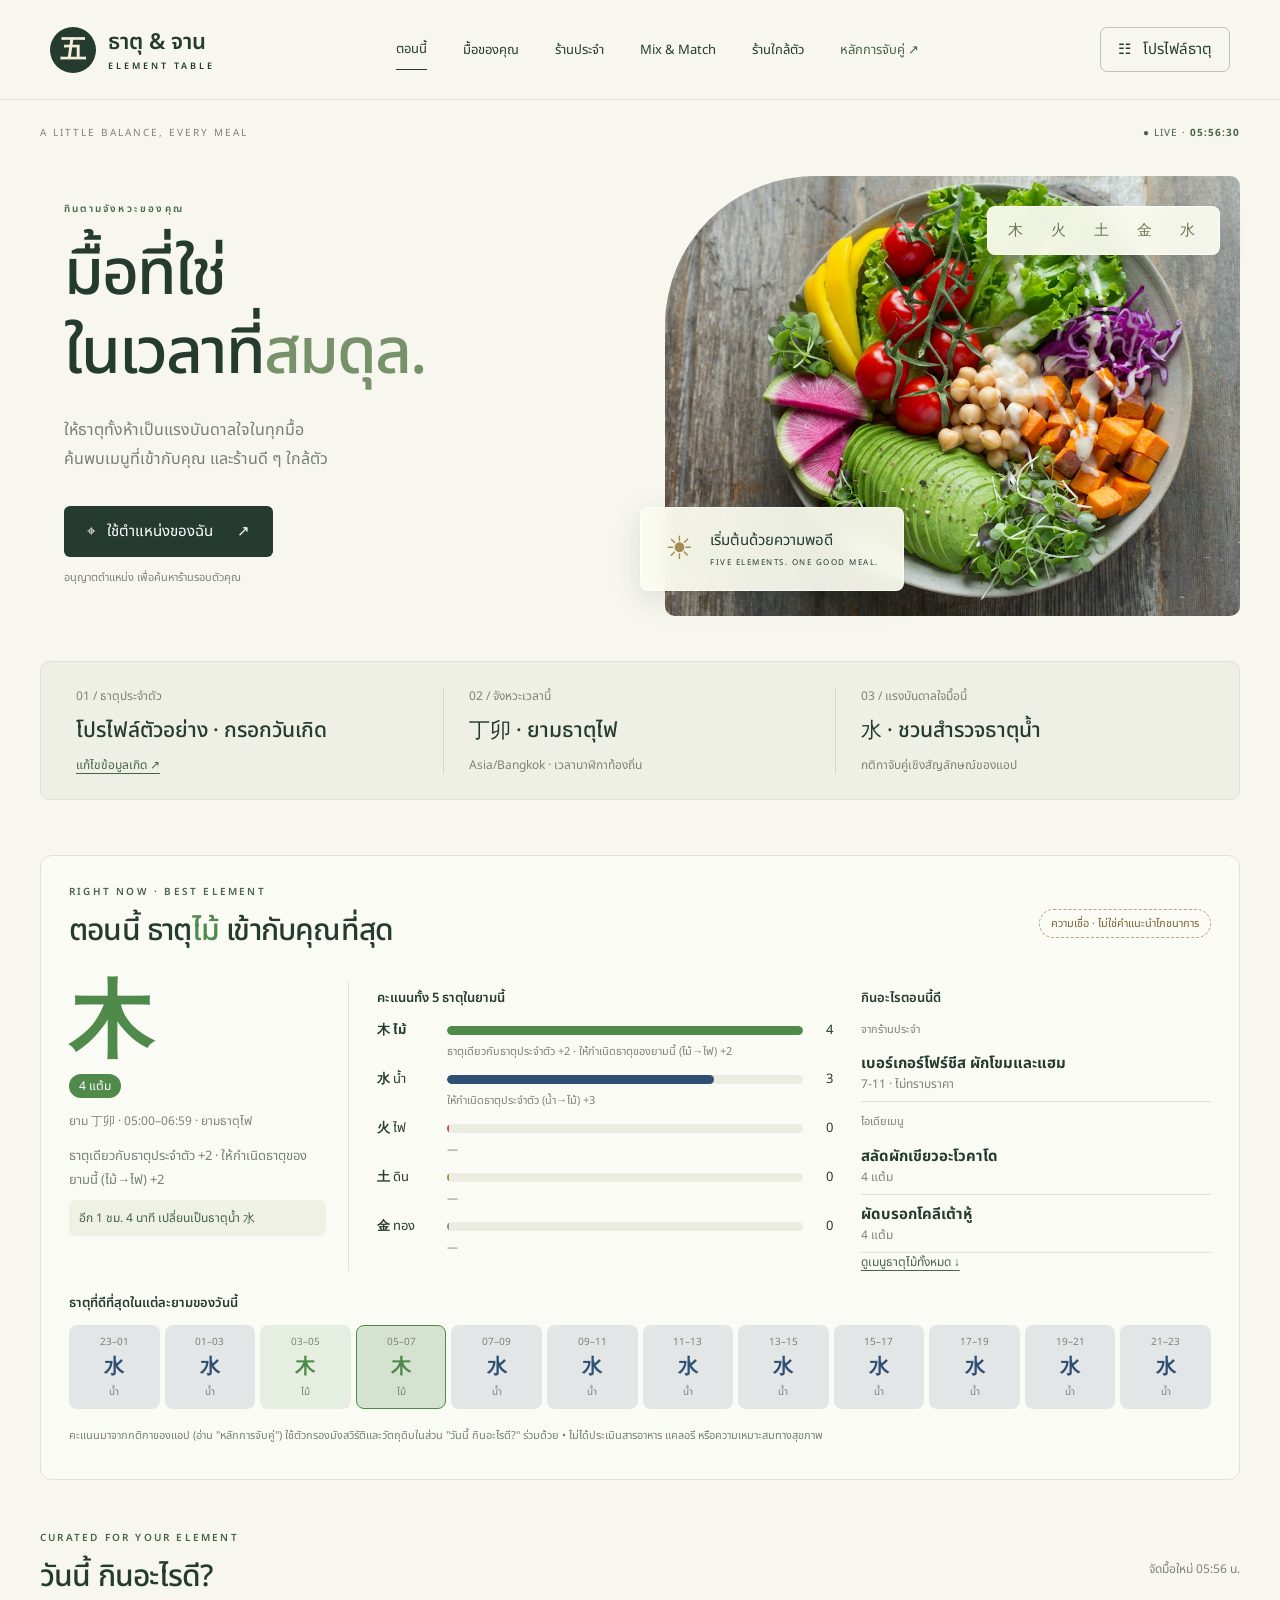
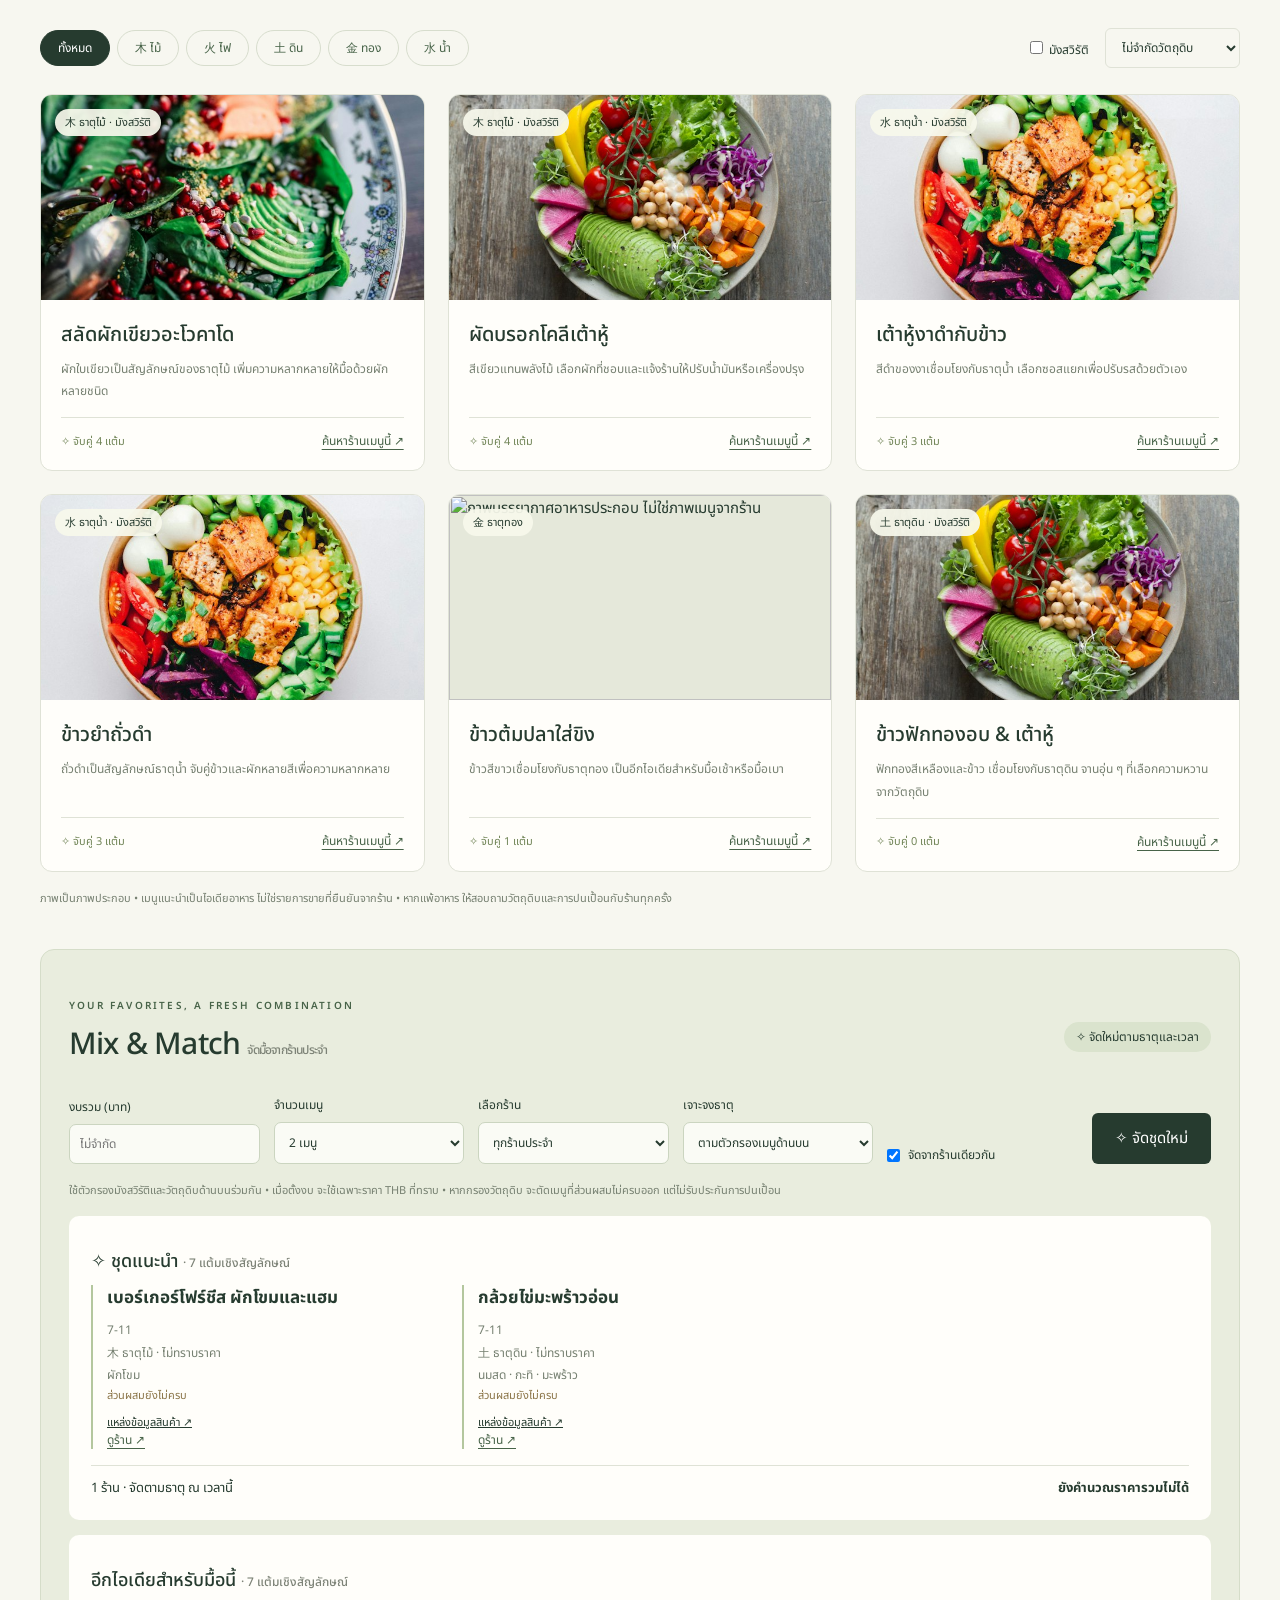
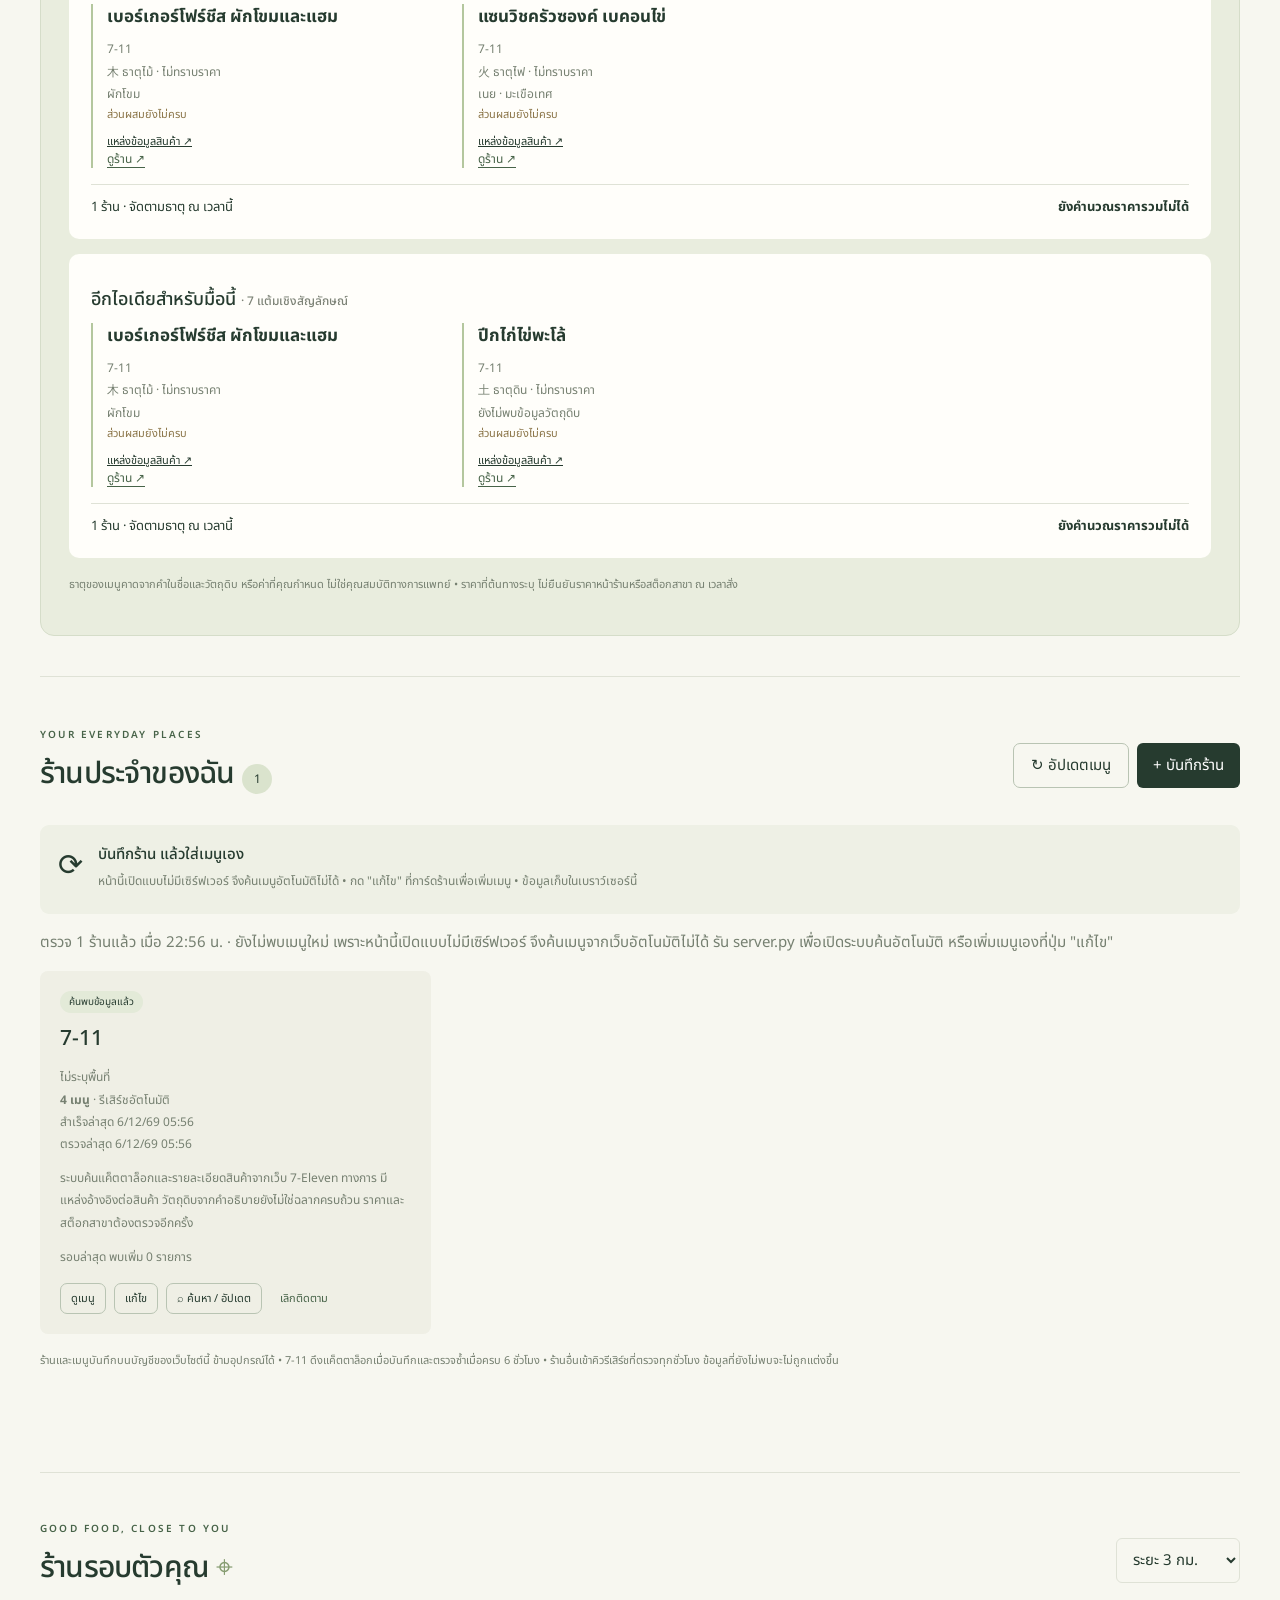
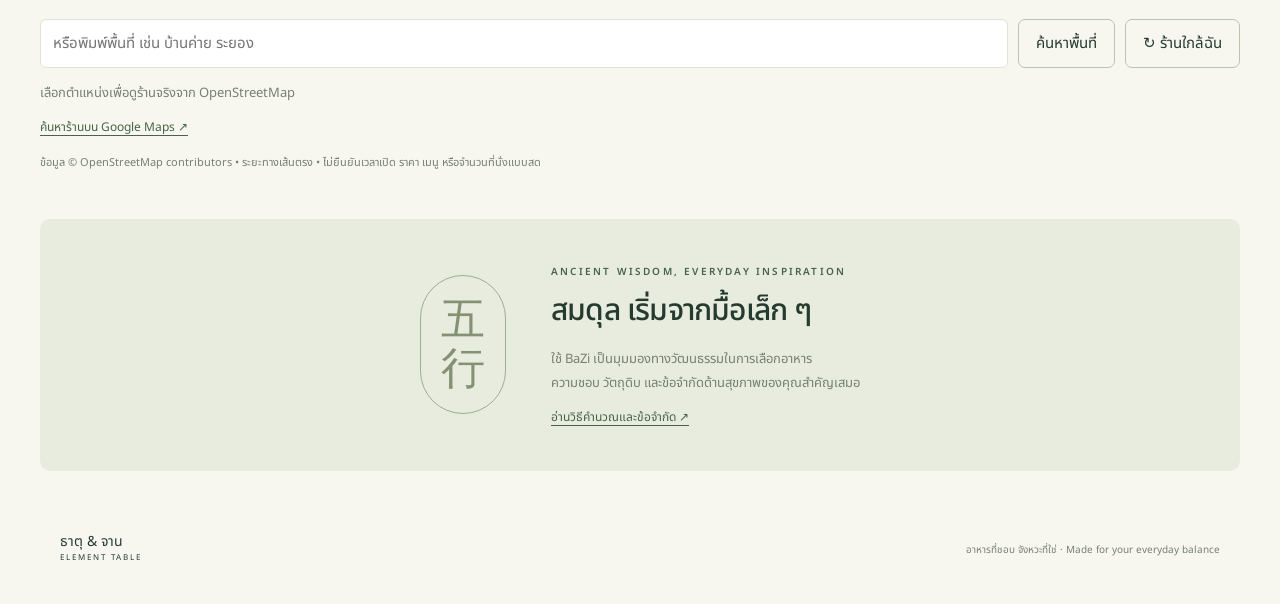
==== commit 9617a8cd: "element-table: best-element-now panel and menu research server - best-now.js: scores all five elemen" ====
--- a/element-table/index.html
+++ b/element-table/index.html
@@ -1,7 +1,8 @@
 <html lang="th" ><head><meta http-equiv="Content-Type" content="text/html; charset=UTF-8"><meta name="viewport" content="width=device-width,initial-scale=1"><title>ธาตุ &amp; จาน — Element Table</title><meta name="description" content="เลือกมื้อที่เข้ากับคุณ สำรวจธาตุ BaZi ตามเวลา และค้นหาร้านอาหารรอบตัว"><link rel="preconnect" href="https://fonts.googleapis.com/"><link href="https://fonts.googleapis.com/css2?family=Noto+Sans+Thai:wght@400;500;600;700&display=swap" rel="stylesheet"><link rel="stylesheet" href="style.css"></head><body>
-<header><a class="brand" href="#"><span class="logo">五</span><span>ธาตุ &amp; จาน<small>ELEMENT TABLE</small></span></a><nav><a href="#recommendations" class="active">มื้อของคุณ</a><a href="#favorites">ร้านประจำ</a><a href="#mixmatch">Mix &amp; Match</a><a href="#nearby">ร้านใกล้ตัว</a><button class="plain" id="methodBtn">หลักการจับคู่ ↗</button></nav><button class="profile" id="profileBtn">☷ &nbsp; โปรไฟล์ธาตุ</button></header>
+<header><a class="brand" href="#"><span class="logo">五</span><span>ธาตุ &amp; จาน<small>ELEMENT TABLE</small></span></a><nav><a href="#bestNow" class="active">ตอนนี้</a><a href="#recommendations">มื้อของคุณ</a><a href="#favorites">ร้านประจำ</a><a href="#mixmatch">Mix &amp; Match</a><a href="#nearby">ร้านใกล้ตัว</a><button class="plain" id="methodBtn">หลักการจับคู่ ↗</button></nav><button class="profile" id="profileBtn">☷ &nbsp; โปรไฟล์ธาตุ</button></header>
 <main><div class="eyebrow">A LITTLE BALANCE, EVERY MEAL <span>● LIVE · <b id="clock">18:12:16</b></span></div><section class="hero"><div class="heroCopy"><div class="overline">กินตามจังหวะของคุณ</div><h1>มื้อที่ใช่<br>ในเวลาที่<span>สมดุล.</span></h1><p>ให้ธาตุทั้งห้าเป็นแรงบันดาลใจในทุกมื้อ<br>ค้นพบเมนูที่เข้ากับคุณ และร้านดี ๆ ใกล้ตัว</p><button class="primary" id="locate">⌖ &nbsp; ใช้ตำแหน่งของฉัน <span>↗</span></button><div class="locnote" id="locnote">อนุญาตตำแหน่ง เพื่อค้นหาร้านรอบตัวคุณ</div></div><div class="heroArt"><img src="img/hero.jpg" alt="ชามผักหลากสีสำหรับมื้ออาหาร"><span class="floating top">木 &nbsp; 火 &nbsp; 土 &nbsp; 金 &nbsp; 水</span><div class="floating bottom"><span class="sun">☀</span><div>เริ่มต้นด้วยความพอดี<small>FIVE ELEMENTS. ONE GOOD MEAL.</small></div></div></div></section>
 <section class="context"><div><span class="muted">01 / ธาตุประจำตัว</span><h3 id="dayMaster" title="ข้อมูลตั้งต้นจากวันเกิดที่คุณเคยให้ไว้ แก้ไขได้ในโปรไฟล์">己 · ดินหยิน</h3><button class="textbtn" id="editProfile">แก้ไขข้อมูลเกิด ↗</button></div><div><span class="muted">02 / จังหวะเวลานี้</span><h3 id="currentHour">丁酉 · ยามธาตุไฟ</h3><span id="timeZone" class="small">Asia/Bangkok · เวลานาฬิกาท้องถิ่น</span></div><div><span class="muted">03 / แรงบันดาลใจมื้อนี้</span><h3 id="focusElement">火 · ชวนสำรวจธาตุไฟ</h3><span class="small">กติกาจับคู่เชิงสัญลักษณ์ของแอป</span></div></section>
+<section id="bestNow" class="bestNow" aria-live="polite"><div class="sectionHead"><div><div class="overline">RIGHT NOW · BEST ELEMENT</div><h2>ตอนนี้ ธาตุ<span id="bestName">ไฟ</span> เข้ากับคุณที่สุด</h2></div><span class="beliefTag">ความเชื่อ · ไม่ใช่คำแนะนำโภชนาการ</span></div><div class="bestGrid"><div class="bestBig"><span class="bigChar" id="bestChar">火</span><span class="bigPts" id="bestPoints"></span><p id="bestSlot" class="small"></p><p id="bestWhy"></p><p id="bestNext" class="nextTag"></p></div><div><h3 class="miniTitle">คะแนนทั้ง 5 ธาตุในยามนี้</h3><div id="bestBars" class="bars"></div></div><div><h3 class="miniTitle">กินอะไรตอนนี้ดี</h3><div id="bestMenus"></div></div></div><h3 class="miniTitle">ธาตุที่ดีที่สุดในแต่ละยามของวันนี้</h3><div id="bestTimeline" class="timeline"></div><p class="footnote">คะแนนมาจากกติกาของแอป (อ่าน "หลักการจับคู่") ใช้ตัวกรองมังสวิรัติและวัตถุดิบในส่วน "วันนี้ กินอะไรดี?" ร่วมด้วย • ไม่ได้ประเมินสารอาหาร แคลอรี หรือความเหมาะสมทางสุขภาพ</p></section>
 <section id="recommendations"><div class="sectionHead"><div><div class="overline">CURATED FOR YOUR ELEMENT</div><h2>วันนี้ กินอะไรดี?</h2></div><span class="muted" id="updated">จัดมื้อใหม่ 18:12 น.</span></div><div class="filters"><div id="elements"></div><label><input type="checkbox" id="vegetarian"> มังสวิรัติ</label><select id="avoid" aria-label="หลีกเลี่ยงวัตถุดิบ"><option value="">ไม่จำกัดวัตถุดิบ</option><option value="soy">หลีกเลี่ยงถั่วเหลือง</option><option value="egg">หลีกเลี่ยงไข่</option><option value="fish">หลีกเลี่ยงปลา</option><option value="sesame">หลีกเลี่ยงงา</option></select></div><div class="foodGrid" id="foodGrid"></div><p class="footnote">ภาพเป็นภาพประกอบ • เมนูแนะนำเป็นไอเดียอาหาร ไม่ใช่รายการขายที่ยืนยันจากร้าน • หากแพ้อาหาร ให้สอบถามวัตถุดิบและการปนเปื้อนกับร้านทุกครั้ง</p></section>
 <section id="mixmatch" class="mixSection"><div class="sectionHead"><div><div class="overline">YOUR FAVORITES, A FRESH COMBINATION</div><h2>Mix &amp; Match <span class="small">จัดมื้อจากร้านประจำ</span></h2></div><span class="liveTag">✧ จัดใหม่ตามธาตุและเวลา</span></div><div class="mixControls"><label>งบรวม (บาท)<input id="mixBudget" type="number" min="1" max="100000" placeholder="ไม่จำกัด"></label><label>จำนวนเมนู<select id="mixCount"><option value="2">2 เมนู</option><option value="3">3 เมนู</option><option value="1">1 เมนู</option></select></label><label>เลือกร้าน<select id="mixShop"><option value="">ทุกร้านประจำ</option></select></label><label>เจาะจงธาตุ<select id="mixElement"><option value="">ตามตัวกรองเมนูด้านบน</option><option value="-1">ทุกธาตุ</option><option value="0">木 ไม้</option><option value="1">火 ไฟ</option><option value="2">土 ดิน</option><option value="3">金 ทอง</option><option value="4">水 น้ำ</option></select></label><label class="checkLabel"><input id="sameShop" type="checkbox" checked=""> จัดจากร้านเดียวกัน</label><button id="remix" class="primary">✧ จัดชุดใหม่</button></div><p class="footnote">ใช้ตัวกรองมังสวิรัติและวัตถุดิบด้านบนร่วมกัน • เมื่อตั้งงบ จะใช้เฉพาะราคา THB ที่ทราบ • หากกรองวัตถุดิบ จะตัดเมนูที่ส่วนผสมไม่ครบออก แต่ไม่รับประกันการปนเปื้อน</p><div id="mixResult" aria-live="polite"></div><p class="footnote">ธาตุของเมนูคาดจากคำในชื่อและวัตถุดิบ หรือค่าที่คุณกำหนด ไม่ใช่คุณสมบัติทางการแพทย์ • ราคาที่ต้นทางระบุ ไม่ยืนยันราคาหน้าร้านหรือสต็อกสาขา ณ เวลาสั่ง</p></section>
 <section id="favorites" class="favoriteSection"><div class="sectionHead"><div><div class="overline">YOUR EVERYDAY PLACES</div><h2>ร้านประจำของฉัน <span id="shopCount" class="countPill">0</span></h2></div><div class="actions"><button id="syncAll" class="secondary">↻ อัปเดตเมนู</button><button id="addShop" class="primary">+ บันทึกร้าน</button></div></div><div class="syncBanner"><span>⟳</span><div><strong>บันทึกร้าน แล้วใส่เมนูเอง</strong><p>เวอร์ชันนี้ยังค้นเมนูจากเว็บอัตโนมัติไม่ได้ • กด "แก้ไข" ที่การ์ดร้านเพื่อเพิ่มเมนู ราคา และวัตถุดิบ • ข้อมูลเก็บในเบราว์เซอร์นี้</p></div></div><p id="favoriteStatus" role="status">อัปเดตข้อมูลเรียบร้อย · ดูเมนูและแหล่งอ้างอิงได้ที่ร้านประจำ</p><div id="favoriteGrid" class="restaurantGrid"></div><p class="footnote">ร้านและเมนูบันทึกบนบัญชีของเว็บไซต์นี้ ข้ามอุปกรณ์ได้ • 7-11 ดึงแค็ตตาล็อกเมื่อบันทึกและตรวจซ้ำเมื่อครบ 6 ชั่วโมง • ร้านอื่นเข้าคิวรีเสิร์ชที่ตรวจทุกชั่วโมง ข้อมูลที่ยังไม่พบจะไม่ถูกแต่งขึ้น</p></section>
@@ -11,4 +12,4 @@
 <dialog id="methodDialog"><button class="close" data-close="methodDialog">×</button><div class="overline">HOW IT WORKS</div><h2>เบื้องหลังมื้อของคุณ</h2><div id="pillars"><div>ปี<b>丁丑</b></div><div>เดือน<b>辛亥</b></div><div>วัน<b>己卯</b></div><div>ยาม<b>乙丑</b></div></div><p>คำนวณสี่เสาด้วย lunar-javascript 1.7.4 จากวันและเวลาเกิดท้องถิ่น ใช้จุดเปลี่ยนปี/เดือนตามปฏิทินสุริยคติจีน และ sect 2 (เสาวันเปลี่ยนเที่ยงคืน) ไม่แก้เวลาสุริยะตามลองจิจูด การเกิดใกล้จุดเปลี่ยนฤดูกาลหรือยามควรตรวจสอบกับผู้เชี่ยวชาญ</p><p><b>การจัดอันดับอาหารเป็นกติกาของแอป ไม่ใช่การวินิจฉัยธาตุให้คุณ:</b> ธาตุที่ให้กำเนิด Day Master +3, ธาตุเดียวกับ Day Master +2, ธาตุที่ให้กำเนิดธาตุก้านฟ้าของยามปัจจุบัน +2 และเมนูที่เข้าช่วงมื้อ +1 หากเลือกธาตุเองจะใช้ธาตุนั้นเป็นหลัก (+5) ไม่คำนวณความแข็งอ่อนหรือ用神จากดวงเต็ม</p><p>สีและวัตถุดิบเชื่อมโยงกับห้าธาตุแบบเชิงสัญลักษณ์: เขียว–ไม้ แดง–ไฟ เหลือง–ดิน ขาว–ทอง ดำ–น้ำ ไม่ใช่คะแนนสุขภาพ และไม่มีหลักฐานว่าการเลือกอาหารตาม BaZi รักษาโรคได้</p><p>นาฬิกาอัปเดตทุกวินาที อันดับเมนูคำนวณใหม่ทุกนาที ร้านดึงเมื่อกดค้นหา ตำแหน่งส่งไปยังบริการแผนที่เมื่อคุณเลือกใช้งาน ส่วนวันเกิดอยู่ในอุปกรณ์</p><a href="https://github.com/6tail/lunar-javascript" target="_blank" rel="noopener">แหล่งคำนวณปฏิทิน ↗</a> · <a href="https://www.openstreetmap.org/copyright" target="_blank" rel="noopener">ข้อมูลร้านและแผนที่ ↗</a></dialog>
 <dialog id="shopDialog"><form id="shopForm"><button type="button" class="close" data-close="shopDialog">×</button><div class="overline">SAVE YOUR EVERYDAY PLACE</div><h2 id="shopDialogTitle">บันทึกร้านประจำ</h2><label>ชื่อร้าน<input id="shopName" required="" maxlength="120" placeholder="เช่น ร้านข้าวตามสั่งใกล้บ้าน"></label><label>สาขา / พื้นที่<input id="shopArea" maxlength="250" placeholder="เช่น บ้านค่าย ระยอง"></label><details><summary>ลิงก์แหล่งข้อมูลเพิ่มเติม (ไม่จำเป็น)</summary><label>ลิงก์ข้อมูลเมนู<input id="shopSource" type="url" placeholder="https://เว็บไซต์ร้าน/เมนู"></label><p class="footnote">เว้นว่างได้ ระบบค้นจากชื่อร้านและพื้นที่ให้เอง ลิงก์ที่คุณใส่จะใช้เป็นเบาะแสเพิ่มเติม หากร้านชื่อซ้ำ โปรดระบุพื้นที่เพื่อช่วยยืนยันร้าน</p></details><label class="checkLabel"><input id="shopAuto" type="checkbox" checked=""> ค้นหาและรีเสิร์ชอัตโนมัติ</label><details><summary>เพิ่มหรือแก้เมนูด้วยตัวเอง</summary><p class="footnote">หนึ่งเมนูต่อบรรทัด: ชื่อ | ราคา | วัตถุดิบคั่นด้วยจุลภาค | ธาตุ | ประเภท | มังสวิรัติ<br>ประเภท: จานหลัก / เครื่องเคียง / เครื่องดื่ม<br>ช่องที่ไม่ทราบเว้นว่างได้ ไม่ใส่ราคาจะไม่เข้าชุดที่กำหนดงบ<br>เมนูที่กรอกเองแยกจากต้นทาง ไม่ถูกการอัปเดตทับ</p><textarea id="manualMenus" rows="7" placeholder="ข้าวผัดไข่ | 60 | ข้าว,ไข่,ต้นหอม | ดิน | จานหลัก | ใช่"></textarea></details><p id="shopFormStatus" role="status"></p><button id="saveShop" class="primary" type="submit">บันทึกและให้ระบบค้นหา ↗</button></form></dialog>
 <dialog id="menuDialog"><button class="close" data-close="menuDialog">×</button><h2 id="menuTitle"></h2><div id="menuContent"></div></dialog>
-<script src="lunar.js"></script><script src="api-shim.js"></script><script defer src="app.js"></script><script defer src="mix-core.js"></script><script defer src="favorites.js"></script></body></html>
+<script src="lunar.js"></script><script src="api-shim.js"></script><script defer src="app.js"></script><script defer src="mix-core.js"></script><script defer src="favorites.js"></script><script defer src="best-now.js"></script></body></html>
--- a/element-table/style.css
+++ b/element-table/style.css
@@ -1,3 +1,31 @@
 :root{--paper:#f7f7f0;--ink:#263b2f;--green:#476348;--muted:#7d8377;--line:#dfe2d6}*{box-sizing:border-box}html{scroll-behavior:smooth;scroll-padding-top:30px}@keyframes flash{from{background:#e6ecd9}to{background:transparent}}#favoriteStatus.flash{animation:flash 1.6s ease-out;border-radius:6px}@media (prefers-reduced-motion:reduce){#favoriteStatus.flash{animation:none}}
 body{margin:0;background:var(--paper);color:var(--ink);font:15px 'Noto Sans Thai',sans-serif}button,input,select{font:inherit}button,a,select{cursor:pointer}button{transition:.2s}button:hover{filter:brightness(.93);transform:translateY(-1px)}a{color:inherit;text-decoration:none}header{max-width:1360px;margin:auto;padding:26px 50px;display:flex;align-items:center;justify-content:space-between;border-bottom:1px solid var(--line)}.brand{display:flex;gap:12px;align-items:center;font-size:22px;font-weight:600}.logo{background:var(--ink);color:#f4f0da;border-radius:50%;width:46px;height:46px;display:grid;place-items:center;font-size:26px}.brand small{display:block;font-size:9px;letter-spacing:3px}nav{display:flex;align-items:center;gap:36px;font-size:13px}.active{border-bottom:1px solid;padding:10px 0}.plain,.textbtn{background:none;border:0;color:var(--green);padding:0}.profile,.secondary{background:transparent;border:1px solid #b9c4b3;border-radius:7px;padding:10px 17px;color:var(--ink)}main{max-width:1260px;margin:auto;padding:0 30px}.eyebrow{display:flex;justify-content:space-between;font-size:10px;letter-spacing:2px;margin:25px 0;color:var(--muted)}.eyebrow span{letter-spacing:1px;color:var(--green)}.hero{display:grid;grid-template-columns:1fr 1fr;min-height:460px;gap:50px;align-items:center}.overline{font-size:10px;letter-spacing:2.2px;color:var(--green);font-weight:600}.heroCopy{padding:20px 0 25px 24px}h1{font-size:64px;line-height:1.24;font-weight:500;letter-spacing:-2px;margin:18px 0 22px}h1 span{color:#77916a}p{line-height:1.85;color:#768071}.heroCopy p{font-size:16px}.primary{background:var(--ink);color:white;border:0;border-radius:6px;padding:14px 23px;margin-top:15px}.primary span{margin-left:20px}.locnote{font-size:11px;margin-top:12px;color:var(--muted)}.heroArt{height:440px;position:relative;background:#dce1cc;border-radius:150px 10px 10px 10px}.heroArt img{width:100%;height:100%;object-fit:cover;border-radius:inherit}.floating{position:absolute;background:#fbfcf0ed;box-shadow:0 8px 30px #172d2020;border:1px solid #fff9;backdrop-filter:blur(10px);border-radius:8px}.top{top:30px;right:20px;padding:12px 20px;color:#667951;letter-spacing:4px}.bottom{bottom:25px;left:-25px;display:flex;gap:16px;align-items:center;padding:17px 24px}.bottom small{display:block;font-size:8px;letter-spacing:1.5px;margin-top:5px}.sun{font-size:32px;color:#a68b4f}.context{display:grid;grid-template-columns:repeat(3,1fr);border:1px solid var(--line);border-radius:9px;margin:35px 0 55px;padding:25px 10px;background:#eeefe5}.context>div{padding:0 25px;border-right:1px solid #d4d9c9}.context>div:last-child{border:0}.muted,.small{color:var(--muted);font-size:12px}h3{margin:10px 0;font-weight:500;font-size:21px}.textbtn{font-size:12px;text-decoration:underline;text-underline-offset:4px}.sectionHead{display:flex;justify-content:space-between;align-items:center;margin:20px 0}h2{font-size:30px;letter-spacing:-.8px;font-weight:500;margin:8px 0}.filters{display:flex;gap:16px;align-items:center;margin:20px 0 26px;font-size:12px}.filters>div{display:flex;gap:7px;flex:1}.chip{border:1px solid #d7ddcd;border-radius:30px;background:transparent;color:var(--green);padding:8px 17px}.chip.selected{background:var(--ink);color:white;border-color:var(--ink)}select{padding:9px 12px;background:transparent;border:1px solid var(--line);border-radius:6px;color:var(--ink)}.foodGrid{display:grid;grid-template-columns:repeat(3,1fr);gap:23px}.foodCard{background:#fffefa;border:1px solid var(--line);border-radius:12px;overflow:hidden}.foodPhoto{height:205px;position:relative;overflow:hidden;background:#e5e8da}.foodPhoto img{width:100%;height:100%;object-fit:cover;transition:.4s}.foodCard:hover img{transform:scale(1.04)}.badge{position:absolute;top:14px;left:14px;background:#f8f9eced;padding:5px 10px;border-radius:20px;font-size:11px}.foodBody{padding:20px}.foodBody h3{margin:0 0 8px;font-size:20px}.foodBody p{font-size:12px;margin:0 0 15px;min-height:44px}.cardBottom{border-top:1px solid var(--line);padding-top:14px;display:flex;justify-content:space-between;align-items:center;font-size:11px}.score{color:#718557}.foodBody button{font-size:12px}.footnote{font-size:11px;margin-top:17px}.nearby{margin:60px 0 40px;border-top:1px solid var(--line);padding-top:28px}.pin{color:#879d72}.locationBar{display:flex;gap:10px}.locationBar input{flex:1;min-width:0;background:white;border:1px solid var(--line);border-radius:6px;padding:12px}.restaurantGrid{display:grid;grid-template-columns:repeat(3,1fr);gap:14px}.restaurant{padding:20px;background:#efefe5;border-radius:8px}.restaurant p{font-size:12px}.restaurant a{font-size:12px;text-decoration:underline}#nearStatus{font-size:13px}.philosophy{display:flex;justify-content:center;align-items:center;gap:45px;background:#e8ecdf;padding:45px;margin:45px 0;border-radius:10px}.philosophy p{font-size:13px}.seal{font-family:serif;font-size:44px;line-height:1.1;border:1px solid #a0ad90;border-radius:60px;padding:20px;color:#849273}footer{max-width:1200px;margin:auto;padding:15px 20px 35px;display:flex;justify-content:space-between;font-size:14px}footer small{display:block;letter-spacing:2px;font-size:8px}footer p{font-size:10px}dialog{background:var(--paper);color:var(--ink);border:1px solid var(--line);border-radius:16px;max-width:560px;width:calc(100% - 30px);padding:32px;max-height:90vh}dialog::backdrop{background:#13231988;backdrop-filter:blur(4px)}dialog p{font-size:13px}dialog label{display:block;font-size:13px;margin:15px 0}dialog input,dialog select{display:block;width:100%;padding:11px;border:1px solid #cbd2c1;border-radius:6px;background:white;margin-top:7px}dialog .primary{width:100%;margin-bottom:20px}.close{float:right;background:none;border:0;font-size:26px;color:var(--ink)}#pillars{display:flex;gap:10px;margin:20px 0}#pillars div{flex:1;background:#e6ebdc;text-align:center;padding:14px;border-radius:6px}#pillars b{display:block;font:25px serif;margin:7px}a:focus-visible,button:focus-visible{outline:3px solid #a3b47d;outline-offset:4px}@media(max-width:800px){header{padding:18px 20px}nav{display:none}main{padding:0 20px}.hero{gap:20px}.heroCopy{padding:0}h1{font-size:45px}.heroArt{height:350px}.context>div{padding:0 15px}.foodGrid{grid-template-columns:repeat(2,1fr)}.filters{flex-wrap:wrap}.filters>div{flex-basis:100%}.restaurantGrid{grid-template-columns:repeat(2,1fr)}}@media(max-width:540px){.eyebrow{font-size:8px;letter-spacing:1px}.hero{grid-template-columns:1fr}.heroCopy{padding:15px 8px}h1{font-size:51px}.heroArt{height:260px;margin:5px 10px 0 25px;border-radius:90px 8px 8px 8px}.bottom{bottom:16px;padding:10px 18px}.context{margin:30px 0;grid-template-columns:1fr;padding:5px 20px}.context>div{padding:16px 0;border-right:0;border-bottom:1px solid var(--line)}.context h3{margin:5px 0}.foodGrid{grid-template-columns:1fr}.foodPhoto{height:220px}.chip{padding:7px 12px}.filters>div{overflow:auto}.sectionHead{align-items:flex-start}.sectionHead .muted{font-size:9px}h2{font-size:26px}.locationBar{flex-wrap:wrap}.locationBar input{flex-basis:100%}.restaurantGrid{grid-template-columns:1fr}.philosophy{padding:25px 20px;gap:20px}.philosophy h2{font-size:24px}.seal{font-size:30px;padding:15px}.philosophy .overline{font-size:8px}footer p{max-width:170px}.profile{font-size:12px}.brand{font-size:19px}}
 .mixSection,.favoriteSection{border-top:1px solid var(--line);padding:30px 0;margin-top:40px}.mixSection{background:#e9edde;border:1px solid #d5ddc9;border-radius:14px;padding:28px}.liveTag,.countPill{background:#dae3cd;border-radius:20px;padding:6px 12px;font-size:12px;font-weight:400}.mixControls{display:flex;align-items:end;gap:14px;flex-wrap:wrap}.mixControls label{font-size:12px;flex:1;min-width:100px}.mixControls input:not([type=checkbox]),.mixControls select{display:block;width:100%;padding:10px;background:#fafbf5;border:1px solid #cbd5c0;border-radius:7px;margin-top:8px}.mixControls .primary{margin:0}.checkLabel{display:flex!important;align-items:center;gap:8px;font-size:12px!important}.checkLabel input{width:auto;margin:0;display:inline}.mixSet{background:#fffefa;border-radius:10px;padding:22px;margin:15px 0}.mixSet h3{font-size:18px}.mixItems{display:grid;grid-template-columns:repeat(3,1fr);gap:15px}.mixDish{border-left:2px solid #b4c79e;padding:0 14px;font-size:13px}.mixDish strong{display:block;font-size:17px}.mixDish p{font-size:12px;margin:8px 0}.mixTotal{display:flex;justify-content:space-between;border-top:1px solid var(--line);padding-top:12px;margin-top:16px;font-size:13px}.actions{display:flex;gap:8px}.actions .primary{margin:0;padding:11px 16px}.syncBanner{display:flex;gap:15px;background:#eef0e5;border-radius:9px;padding:18px}.syncBanner>span{font-size:30px}.syncBanner p{margin:4px 0;font-size:12px}.syncBanner strong{font-weight:500}.shopStatus{display:inline-block;background:#e3ead8;border-radius:12px;padding:3px 9px;font-size:10px}.shopStatus.error{background:#f0e4cf;color:#8a642d}.restaurant .actions{flex-wrap:wrap;margin-top:15px}.restaurant .actions button{font-size:11px;padding:6px 10px}.emptyState{text-align:center;padding:35px;border:1px dashed #b8c4a8;border-radius:10px;color:#76866b;margin-top:15px}.emptyState strong{display:block;color:var(--ink);font-size:19px;margin-bottom:8px}textarea{width:100%;font:13px 'Noto Sans Thai',sans-serif;border:1px solid #cbd2c1;border-radius:6px;padding:12px;background:white}summary{cursor:pointer;padding:12px 0}#menuDialog{max-width:760px}.menuEntry{border-bottom:1px solid var(--line);padding:16px 0}.menuEntry p{margin:4px 0}.menuEntry h3{font-size:18px}.ingredient{display:inline-block;background:#e9edde;padding:3px 8px;border-radius:15px;font-size:11px;margin:4px}.sourceLink{font-size:11px;text-decoration:underline;word-break:break-all}#shopFormStatus{color:#8b6037}.nearSave{display:block;margin-top:12px}.mutedWarning{color:#8b7548;font-size:11px}button:disabled{opacity:.5;cursor:wait} @media(max-width:800px){nav{gap:14px}.mixItems{grid-template-columns:1fr}.liveTag{display:none}}@media(max-width:540px){.mixSection{padding:18px}.favoriteSection .sectionHead{flex-wrap:wrap;gap:12px}.mixControls label{min-width:40%}.mixControls .primary{width:100%}.mixTotal{gap:15px;align-items:center}.mixSection h2 .small{display:block}.syncBanner{padding:14px}}
+
+:root{--el0:#4f8a4b;--el1:#c4503c;--el2:#b58a2e;--el3:#8a8f96;--el4:#2f4f73;--best:var(--el1)}
+.bestNow{border:1px solid var(--line);border-radius:12px;padding:8px 28px 22px;margin:0 0 50px;background:#fbfbf6}
+.bestNow h2 #bestName{color:var(--best)}
+.beliefTag{font-size:11px;border:1px dashed #b9a679;color:#7a6633;border-radius:20px;padding:5px 11px;align-self:center}
+.bestGrid{display:grid;grid-template-columns:minmax(0,.8fr) minmax(0,1.3fr) minmax(0,1fr);gap:28px;margin-bottom:22px}
+.bestBig{border-right:1px solid var(--line);padding-right:22px;min-width:0}
+.bigChar{display:block;font-size:84px;line-height:1;color:var(--best);font-weight:600}
+.bigPts{display:inline-block;margin-top:8px;font-size:12px;color:#fff;background:var(--best);border-radius:20px;padding:3px 10px}
+#bestWhy{font-size:13px;margin:8px 0}
+.nextTag{font-size:12px;color:var(--green);background:#eef1e4;border-radius:7px;padding:7px 10px;margin:0}
+.miniTitle{font-size:13px;font-weight:600;margin:6px 0 12px}
+.miniLabel{font-size:11px;color:var(--muted);margin:10px 0 4px;text-transform:uppercase}
+.bars{display:grid;gap:9px}
+.elBar{display:grid;grid-template-columns:62px minmax(0,1fr) 22px;align-items:center;gap:8px;font-size:13px}
+.elBar.isBest .barLabel{font-weight:700}
+.barTrack{height:9px;background:#ebede3;border-radius:6px;overflow:hidden}
+.barFill{display:block;height:100%;border-radius:6px;min-width:2px}
+.barPts{font-variant-numeric:tabular-nums;text-align:right}
+.barWhy{grid-column:2/4;font-size:11px;color:var(--muted);margin-top:-5px}
+.pick{display:flex;flex-direction:column;padding:8px 0;border-bottom:1px solid var(--line)}
+.pick span{font-size:12px;color:var(--muted)}
+.timeline{display:grid;grid-template-columns:repeat(12,minmax(0,1fr));gap:5px}
+.slot{border-radius:8px;padding:8px 2px;text-align:center;background:color-mix(in srgb,var(--c) 12%,transparent);border:1.5px solid transparent;display:flex;flex-direction:column;gap:2px}
+.slot b{font-size:20px;color:var(--c)}
+.slot.now{border-color:var(--c);background:color-mix(in srgb,var(--c) 22%,transparent)}
+.slotTime,.slotName{font-size:10px;color:var(--muted);font-variant-numeric:tabular-nums}
+@media (max-width:820px){.bestGrid{grid-template-columns:minmax(0,1fr)}.bestBig{border-right:0;border-bottom:1px solid var(--line);padding:0 0 16px}.timeline{grid-template-columns:repeat(6,minmax(0,1fr))}.bestNow{padding:6px 16px 18px}}
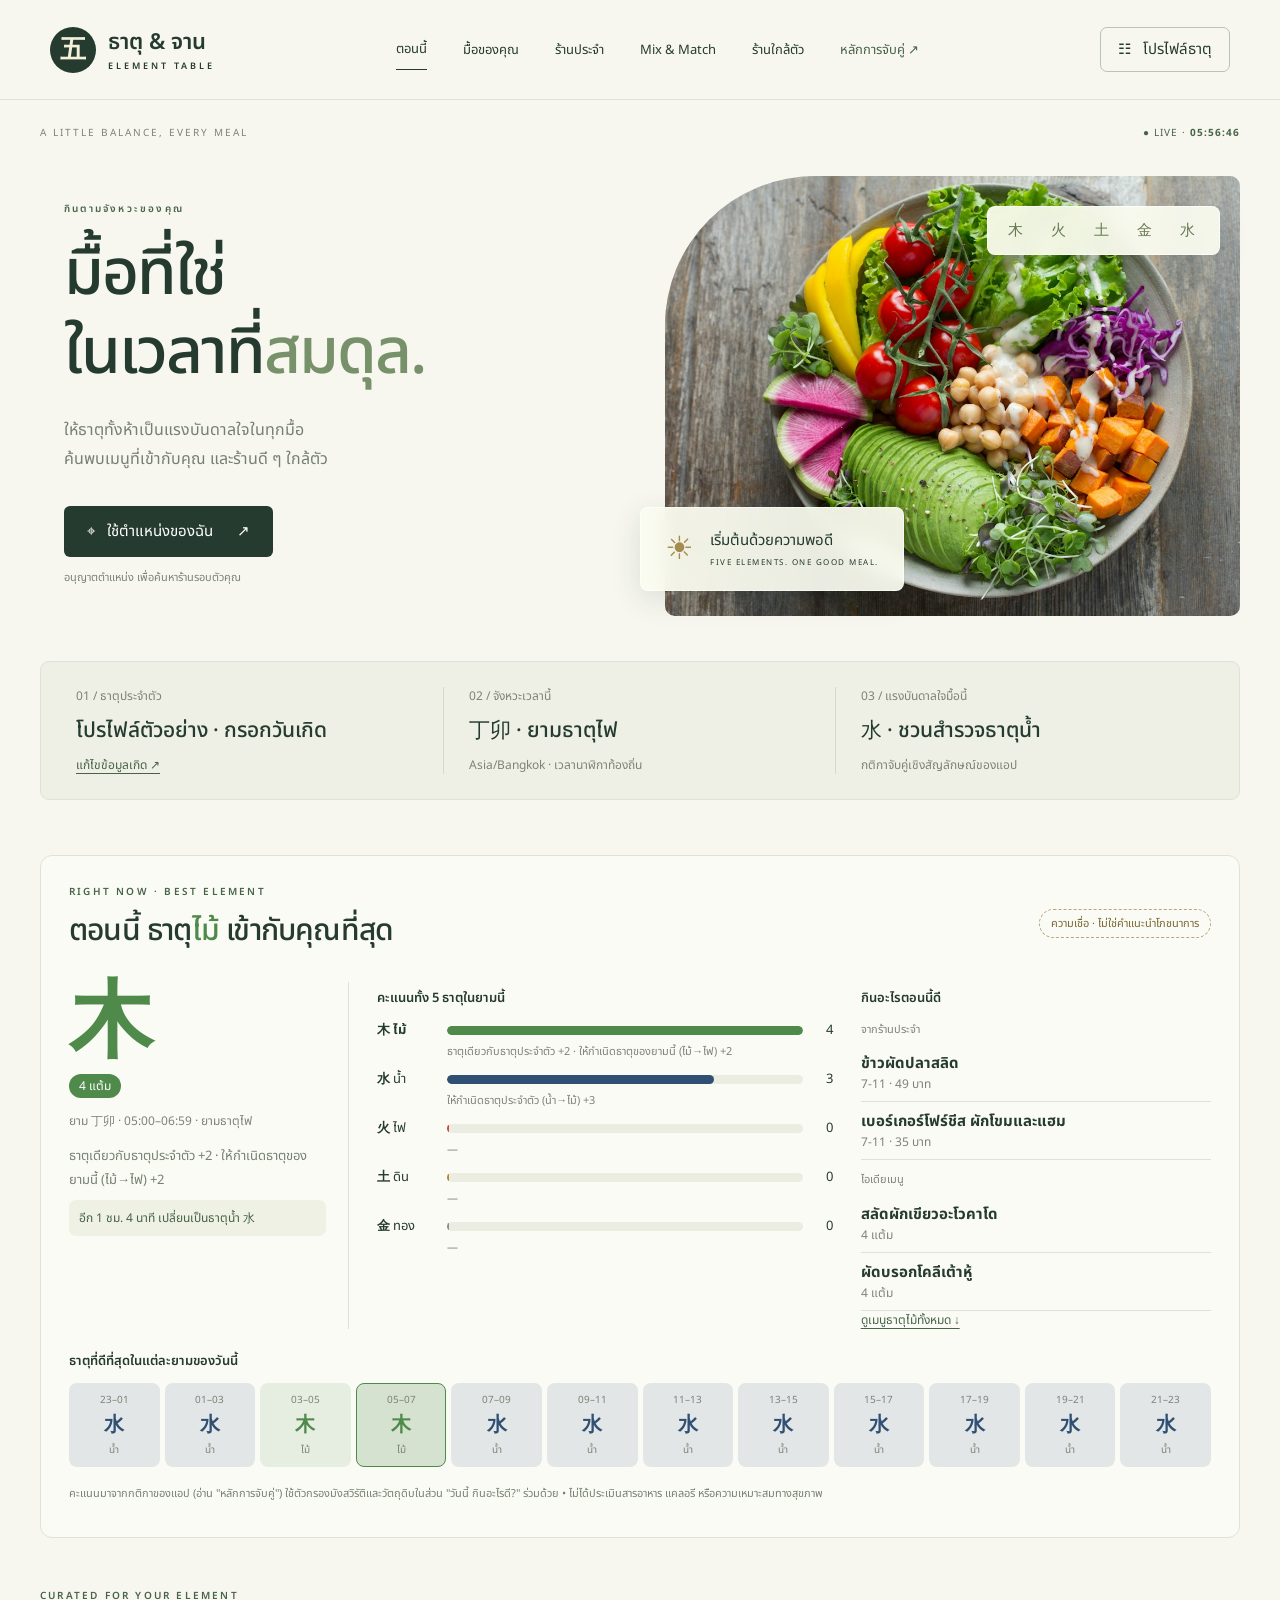
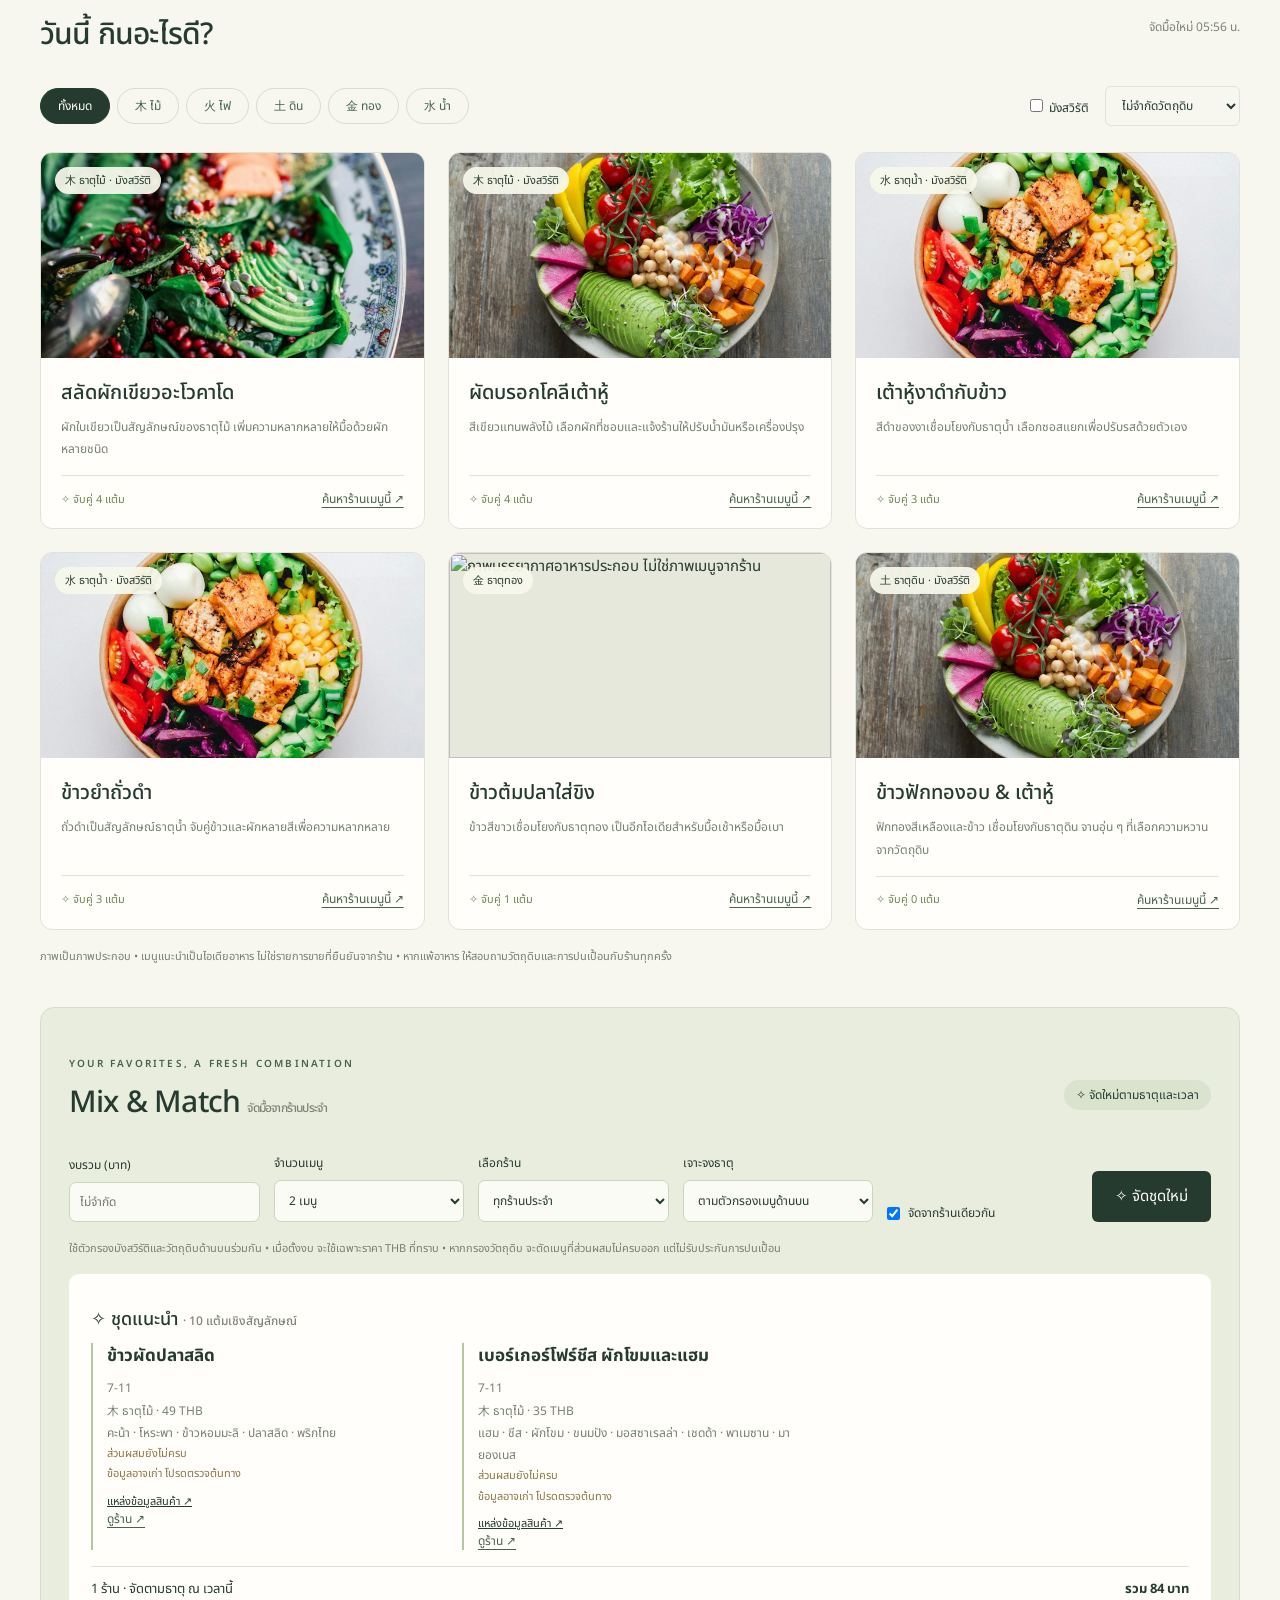
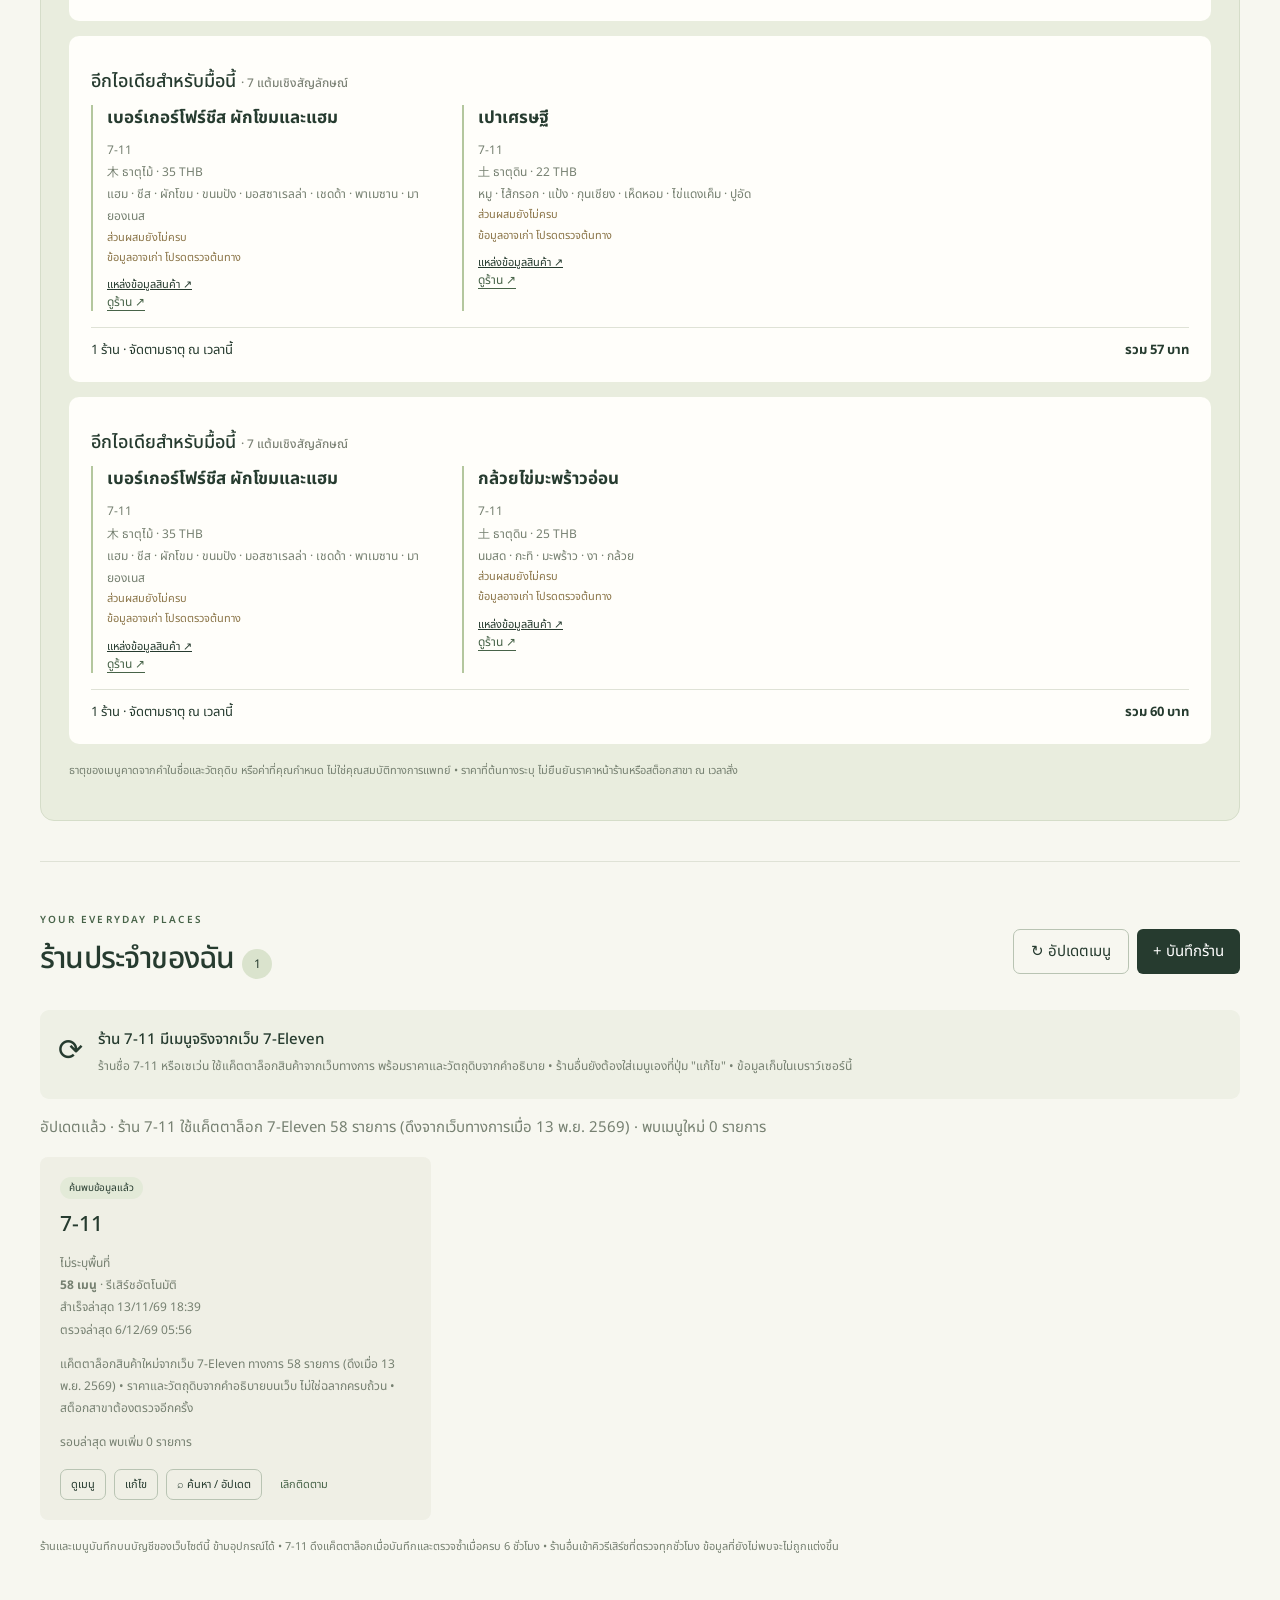
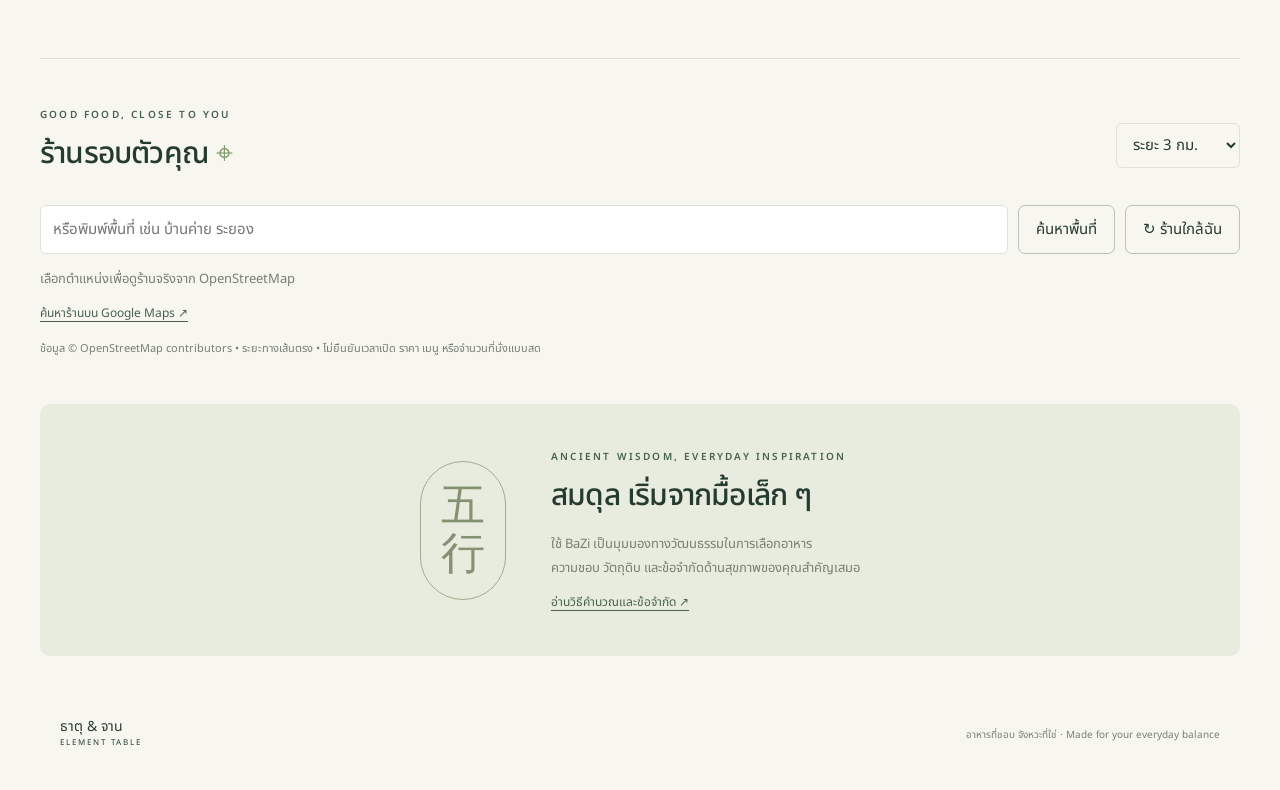
==== commit 377fd21c: "element-table: real 7-Eleven catalog (58 items) - server.py reads the 7-Eleven Thailand catalog from" ====
--- a/element-table/index.html
+++ b/element-table/index.html
@@ -12,4 +12,4 @@
 <dialog id="methodDialog"><button class="close" data-close="methodDialog">×</button><div class="overline">HOW IT WORKS</div><h2>เบื้องหลังมื้อของคุณ</h2><div id="pillars"><div>ปี<b>丁丑</b></div><div>เดือน<b>辛亥</b></div><div>วัน<b>己卯</b></div><div>ยาม<b>乙丑</b></div></div><p>คำนวณสี่เสาด้วย lunar-javascript 1.7.4 จากวันและเวลาเกิดท้องถิ่น ใช้จุดเปลี่ยนปี/เดือนตามปฏิทินสุริยคติจีน และ sect 2 (เสาวันเปลี่ยนเที่ยงคืน) ไม่แก้เวลาสุริยะตามลองจิจูด การเกิดใกล้จุดเปลี่ยนฤดูกาลหรือยามควรตรวจสอบกับผู้เชี่ยวชาญ</p><p><b>การจัดอันดับอาหารเป็นกติกาของแอป ไม่ใช่การวินิจฉัยธาตุให้คุณ:</b> ธาตุที่ให้กำเนิด Day Master +3, ธาตุเดียวกับ Day Master +2, ธาตุที่ให้กำเนิดธาตุก้านฟ้าของยามปัจจุบัน +2 และเมนูที่เข้าช่วงมื้อ +1 หากเลือกธาตุเองจะใช้ธาตุนั้นเป็นหลัก (+5) ไม่คำนวณความแข็งอ่อนหรือ用神จากดวงเต็ม</p><p>สีและวัตถุดิบเชื่อมโยงกับห้าธาตุแบบเชิงสัญลักษณ์: เขียว–ไม้ แดง–ไฟ เหลือง–ดิน ขาว–ทอง ดำ–น้ำ ไม่ใช่คะแนนสุขภาพ และไม่มีหลักฐานว่าการเลือกอาหารตาม BaZi รักษาโรคได้</p><p>นาฬิกาอัปเดตทุกวินาที อันดับเมนูคำนวณใหม่ทุกนาที ร้านดึงเมื่อกดค้นหา ตำแหน่งส่งไปยังบริการแผนที่เมื่อคุณเลือกใช้งาน ส่วนวันเกิดอยู่ในอุปกรณ์</p><a href="https://github.com/6tail/lunar-javascript" target="_blank" rel="noopener">แหล่งคำนวณปฏิทิน ↗</a> · <a href="https://www.openstreetmap.org/copyright" target="_blank" rel="noopener">ข้อมูลร้านและแผนที่ ↗</a></dialog>
 <dialog id="shopDialog"><form id="shopForm"><button type="button" class="close" data-close="shopDialog">×</button><div class="overline">SAVE YOUR EVERYDAY PLACE</div><h2 id="shopDialogTitle">บันทึกร้านประจำ</h2><label>ชื่อร้าน<input id="shopName" required="" maxlength="120" placeholder="เช่น ร้านข้าวตามสั่งใกล้บ้าน"></label><label>สาขา / พื้นที่<input id="shopArea" maxlength="250" placeholder="เช่น บ้านค่าย ระยอง"></label><details><summary>ลิงก์แหล่งข้อมูลเพิ่มเติม (ไม่จำเป็น)</summary><label>ลิงก์ข้อมูลเมนู<input id="shopSource" type="url" placeholder="https://เว็บไซต์ร้าน/เมนู"></label><p class="footnote">เว้นว่างได้ ระบบค้นจากชื่อร้านและพื้นที่ให้เอง ลิงก์ที่คุณใส่จะใช้เป็นเบาะแสเพิ่มเติม หากร้านชื่อซ้ำ โปรดระบุพื้นที่เพื่อช่วยยืนยันร้าน</p></details><label class="checkLabel"><input id="shopAuto" type="checkbox" checked=""> ค้นหาและรีเสิร์ชอัตโนมัติ</label><details><summary>เพิ่มหรือแก้เมนูด้วยตัวเอง</summary><p class="footnote">หนึ่งเมนูต่อบรรทัด: ชื่อ | ราคา | วัตถุดิบคั่นด้วยจุลภาค | ธาตุ | ประเภท | มังสวิรัติ<br>ประเภท: จานหลัก / เครื่องเคียง / เครื่องดื่ม<br>ช่องที่ไม่ทราบเว้นว่างได้ ไม่ใส่ราคาจะไม่เข้าชุดที่กำหนดงบ<br>เมนูที่กรอกเองแยกจากต้นทาง ไม่ถูกการอัปเดตทับ</p><textarea id="manualMenus" rows="7" placeholder="ข้าวผัดไข่ | 60 | ข้าว,ไข่,ต้นหอม | ดิน | จานหลัก | ใช่"></textarea></details><p id="shopFormStatus" role="status"></p><button id="saveShop" class="primary" type="submit">บันทึกและให้ระบบค้นหา ↗</button></form></dialog>
 <dialog id="menuDialog"><button class="close" data-close="menuDialog">×</button><h2 id="menuTitle"></h2><div id="menuContent"></div></dialog>
-<script src="lunar.js"></script><script src="api-shim.js"></script><script defer src="app.js"></script><script defer src="mix-core.js"></script><script defer src="favorites.js"></script><script defer src="best-now.js"></script></body></html>
+<script src="lunar.js"></script><script src="seven-eleven-catalog.js"></script><script src="api-shim.js"></script><script defer src="app.js"></script><script defer src="mix-core.js"></script><script defer src="favorites.js"></script><script defer src="best-now.js"></script></body></html>
